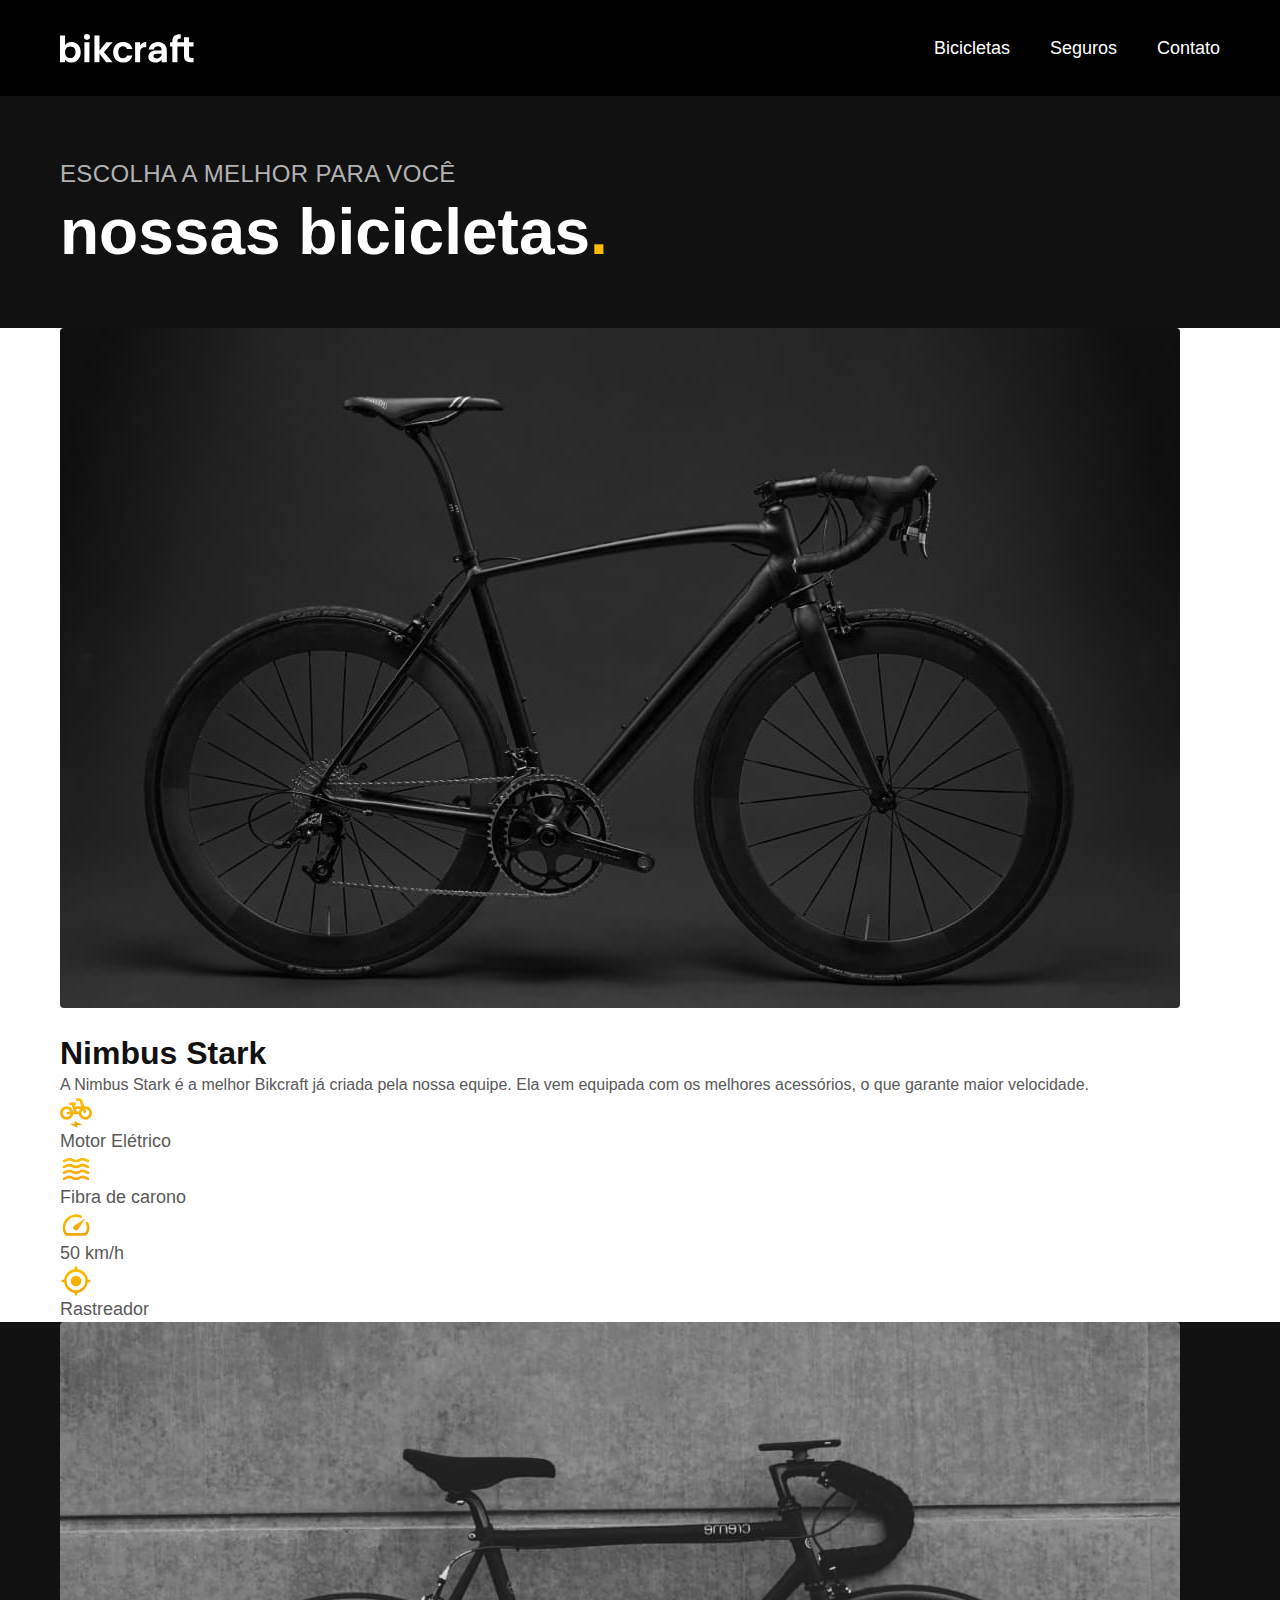
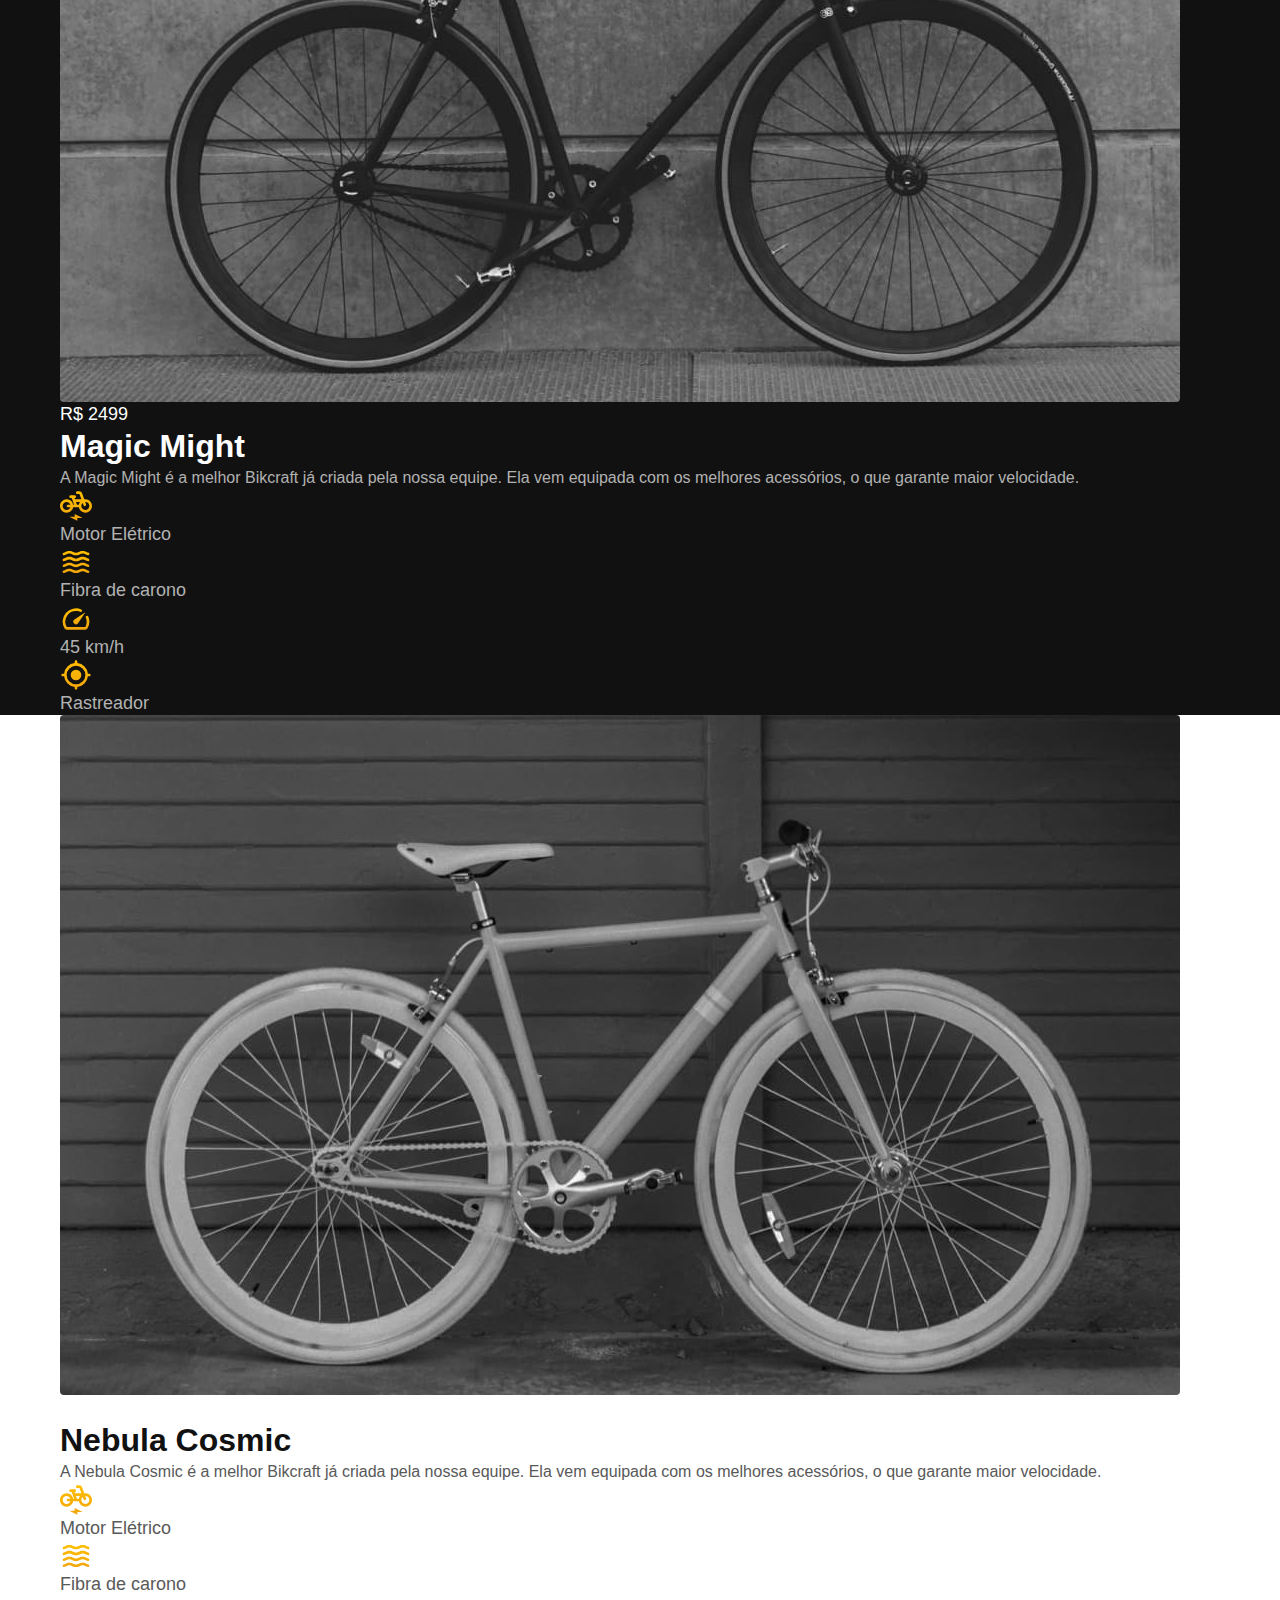
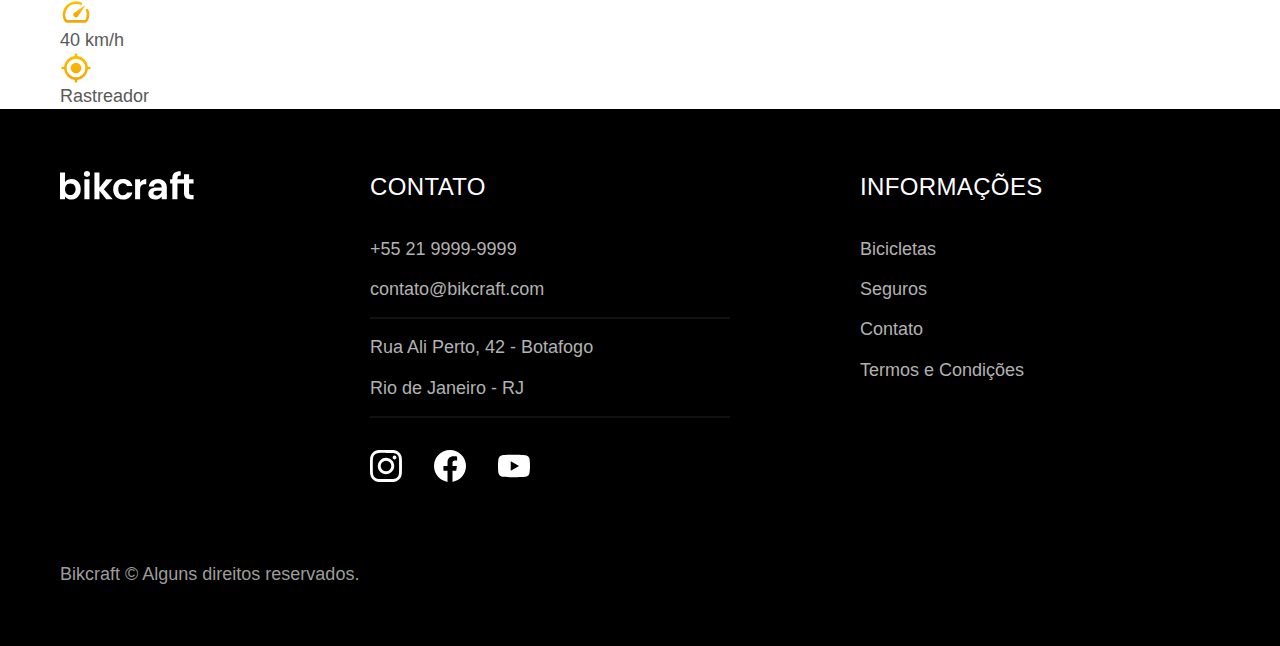
==== bicicletas.html @ d4c2cc82 "Inicio pagina bicicletas" ====
<!DOCTYPE html>
<html lang="pt-br">

<head>
  <meta charset="UTF-8">
  <meta name="viewport" content="width=device-width, initial-scale=1.0">
  <title>Bicicletas</title>
  <meta name="description" content="Termos e Condições">
  <link rel="stylesheet" href="./css/style.css">
</head>

<body id="bicicletas">
  <header class="header-bg">
    <div class="header container">
      <a href="./">
        <img src="./img/bikcraft.svg" alt="Bikcraft">
      </a>
      <nav aria-label="primaria">
        <ul class="header-menu font-1-m cor-0">
          <li><a href="./bicicletas.html">Bicicletas</a></li>
          <li><a href="./seguros.html">Seguros</a></li>
          <li><a href="./contato.html">Contato</a></li>
        </ul>
      </nav>
    </div>
  </header>

  <main>
    <div class="titulo-bg">
        <div class="titulo container">
            <p class="font-2-l-b cor-5">Escolha a melhor para você</p>
            <h1 class="font-1-xxl cor-0">nossas bicicletas<span class="cor-p1">.</span></h1>
        </div>
    </div>

        <div class="bicicletas container">
        <div class="bicicletas-imagem">
          <img src="./img/bicicletas/nimbus.jpg" alt="Bicicleta Preta">
          <span class="font-2-m cor-0">R$ 4999</span>
        </div>
        <div class="bicicletas-conteudo">
          <h2 class="font-1-xl">Nimbus Stark</h2>
          <p class="font-2-s cor-8">A Nimbus Stark é a melhor Bikcraft já criada pela nossa equipe. Ela vem equipada com os melhores acessórios, o que garante maior velocidade.</p>
          <ul class="font-1-m cor-8">
            <li>
              <img src="./img/icones/eletrica.svg" alt="">
              Motor Elétrico  
            </li>
            <li>
              <img src="./img/icones/carbono.svg" alt="">
              Fibra de carono
            </li>
            <li>
              <img src="./img/icones/velocidade.svg" alt="">
              50 km/h
            </li>
            <li>
              <img src="./img/icones/rastreador.svg" alt="">
              Rastreador
            </li>
          </ul>
        </div>
      </div>

    <div class="bicicletas-bg">
      <div class="bicicletas container">
        <div class="bicicletas-imagem">
          <img src="./img/bicicletas/magic.jpg" alt="Bicicleta Preta">
          <span class="font-2-m cor-0">R$ 2499</span>
        </div>
        <div class="bicicletas-conteudo">
          <h2 class="font-1-xl cor-0">Magic Might</h2>
          <p class="font-2-s cor-5">A Magic Might é a melhor Bikcraft já criada pela nossa equipe. Ela vem equipada com os melhores acessórios, o que garante maior velocidade.</p>
          <ul class="font-1-m cor-5">
            <li>
              <img src="./img/icones/eletrica.svg" alt="">
              Motor Elétrico  
            </li>
            <li>
              <img src="./img/icones/carbono.svg" alt="">
              Fibra de carono
            </li>
            <li>
              <img src="./img/icones/velocidade.svg" alt="">
              45 km/h
            </li>
            <li>
              <img src="./img/icones/rastreador.svg" alt="">
              Rastreador
            </li>
          </ul>
        </div>
      </div>
    </div>

      <div class="bicicletas container">
        <div class="bicicletas-imagem">
          <img src="./img/bicicletas/nebula.jpg" alt="Bicicleta Preta">
          <span class="font-2-m cor-0">R$ 3999</span>
        </div>
        <div class="bicicletas-conteudo">
          <h2 class="font-1-xl">Nebula Cosmic</h2>
          <p class="font-2-s cor-8">A Nebula Cosmic é a melhor Bikcraft já criada pela nossa equipe. Ela vem equipada com os melhores acessórios, o que garante maior velocidade.</p>
          <ul class="font-1-m cor-8">
            <li>
              <img src="./img/icones/eletrica.svg" alt="">
              Motor Elétrico  
            </li>
            <li>
              <img src="./img/icones/carbono.svg" alt="">
              Fibra de carono
            </li>
            <li>
              <img src="./img/icones/velocidade.svg" alt="">
              40 km/h
            </li>
            <li>
              <img src="./img/icones/rastreador.svg" alt="">
              Rastreador
            </li>
          </ul>
        </div>
      </div>
  </main>
  
  <footer class="footer-bg">
    <div class="footer container">
      <img src="./img/bikcraft.svg" alt="Bikcraft">
      <div class="footer-contato">
        <h3 class="font-2-l-b cor-0">Contato</h3>
        <ul class="font-2-m cor-5">
          <li><a href="tel:+552199999999">+55 21 9999-9999</a></li>
          <li><a href="mailto:contato@bikcraft.com">contato@bikcraft.com</a></li>
          <li>Rua Ali Perto, 42 - Botafogo</li>
          <li>Rio de Janeiro - RJ</li>
        </ul>
        <div class="footer-redes">
          <a href="./">
            <img src="./img/redes/instagram.svg" alt="Instagram">
          </a>
          <a href="./">
            <img src="./img/redes/facebook.svg" alt="Facebook">
          </a>
          <a href="./">
            <img src="./img/redes/youtube.svg" alt="Youtube">
          </a>
        </div>
      </div>
      <div class="footer-informacoes">
        <h3 class="font-2-l-b cor-0">Informações</h3>
        <nav>
          <ul class="font-1-m cor-5">
            <li><a href="./bicicletas.html">Bicicletas</a></li>
            <li><a href="./seguros.html">Seguros</a></li>
            <li><a href="./contato.html">Contato</a></li>
            <li><a href="./termos.html">Termos e Condições</a></li>
          </ul>
        </nav>
      </div>
      <p class="footer-copy font-2-m cor-6">Bikcraft © Alguns direitos reservados.</p>
    </div>
  </footer>
</body>
---- css/style.css ----
@import "./global/global.css";
@import "./utilidades/tipografia.css";
@import "./utilidades/cores.css";

@import "./global/header.css";
@import "./global/footer.css";

/* Utilidades */
@import "./utilidades/componentes.css";

/* Home */
@import "./home/introducao.css";
@import "./home/tecnologia.css";
@import "./home/parceiros.css";
@import "./home/depoimento.css";

/* Bicicletas */
@import "./bicicletas/bicicletas-lista.css";
@import "./bicicletas/bicicletas.css";

/* Seguros */
@import "./seguros/seguros.css";

/* Termos */
@import "./termos/termos.css"
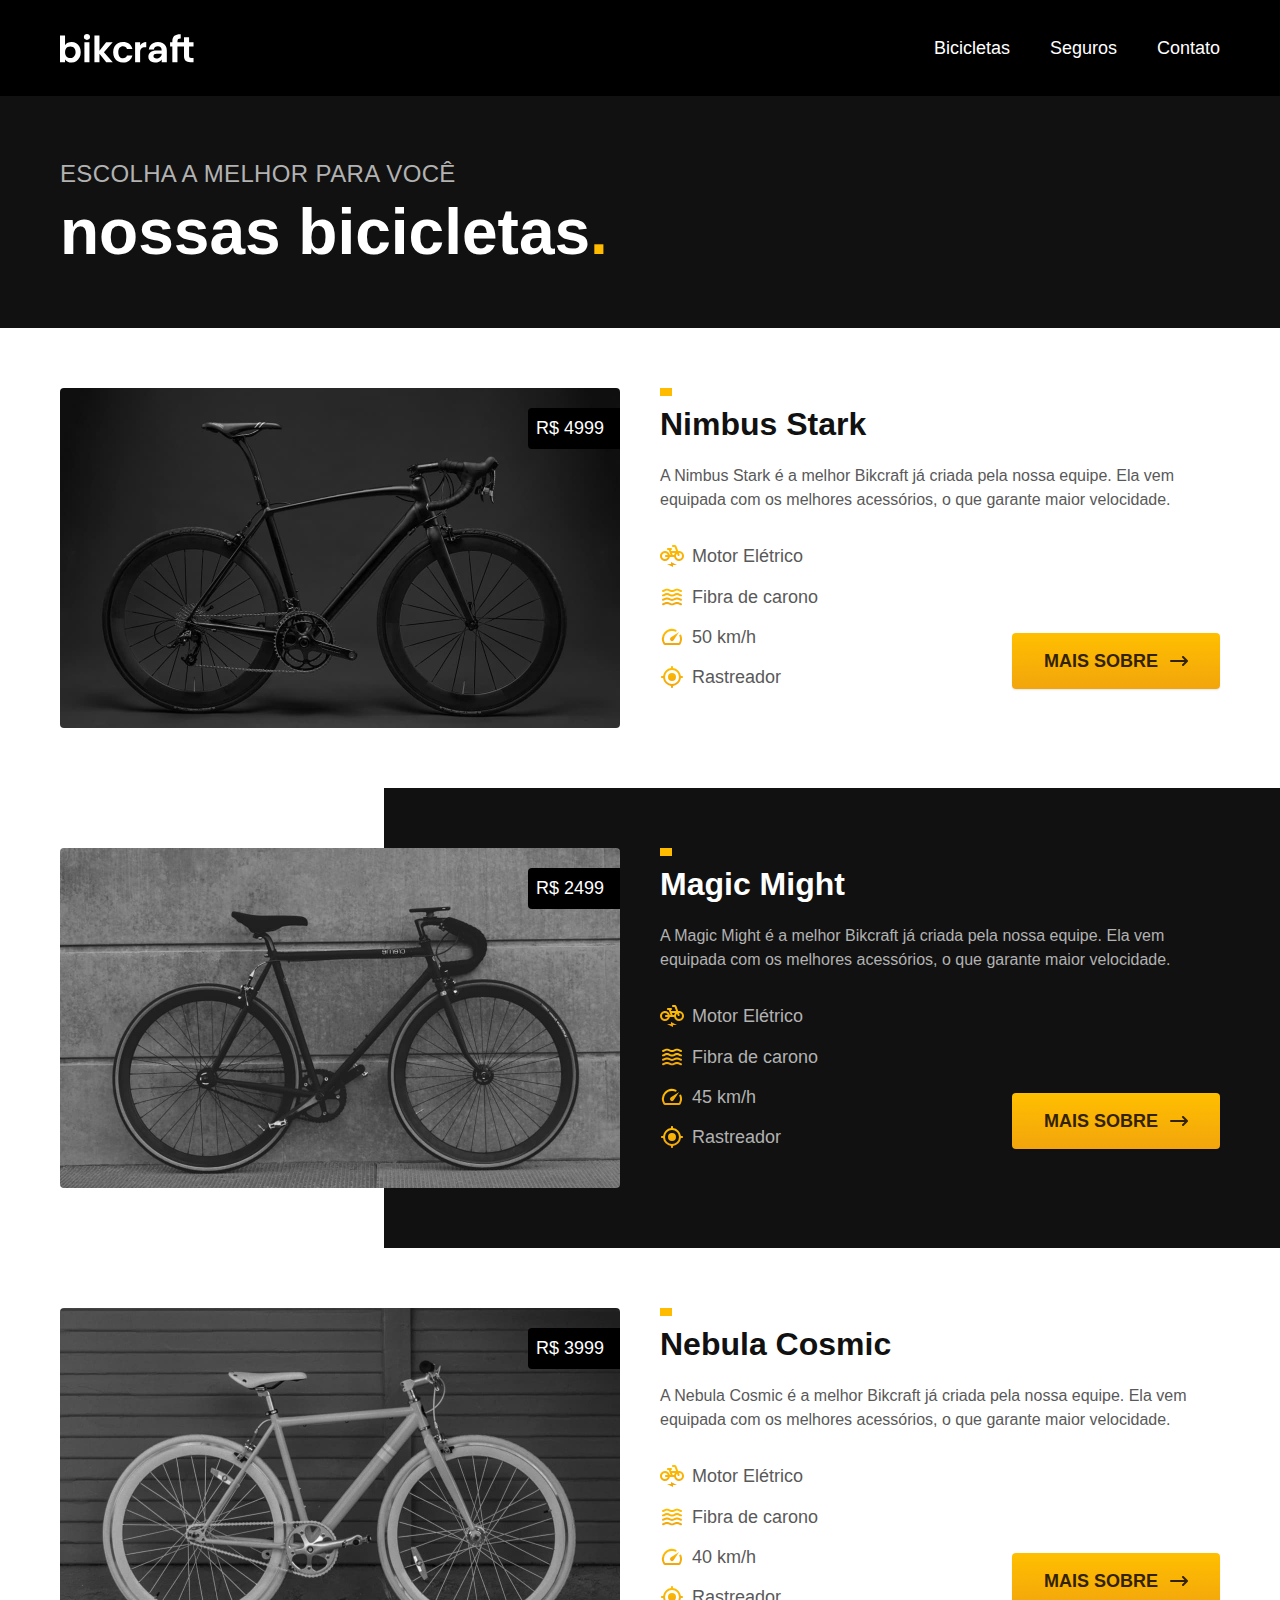
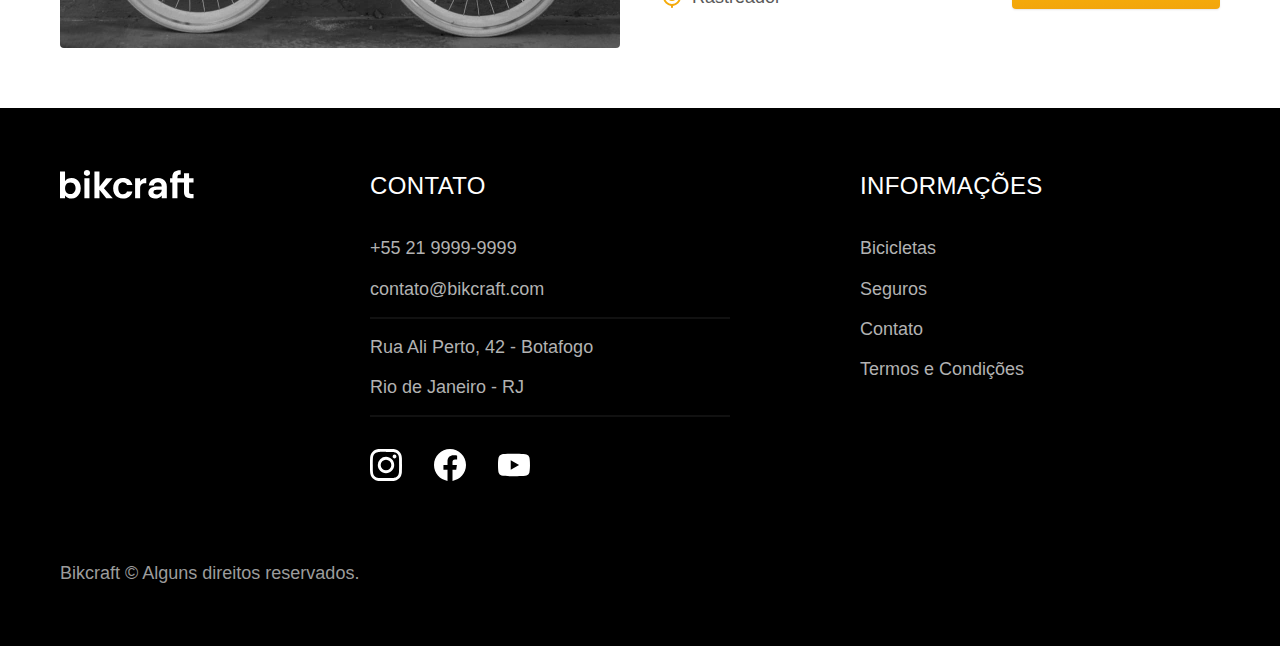
==== commit c1839f64: "Page Bicicletas Finished" ====
--- a/bicicletas.html
+++ b/bicicletas.html
@@ -59,6 +59,7 @@
               Rastreador
             </li>
           </ul>
+          <a class="botao seta" href="./bicicletas/nimbus.html">Mais Sobre</a>
         </div>
       </div>
 
@@ -89,6 +90,7 @@
               Rastreador
             </li>
           </ul>
+          <a class="botao seta" href="./bicicletas/magic.tml">Mais Sobre</a>
         </div>
       </div>
     </div>
@@ -119,6 +121,7 @@
               Rastreador
             </li>
           </ul>
+          <a class="botao seta" href="./bicicletas/nebula.html">Mais Sobre</a>
         </div>
       </div>
   </main>
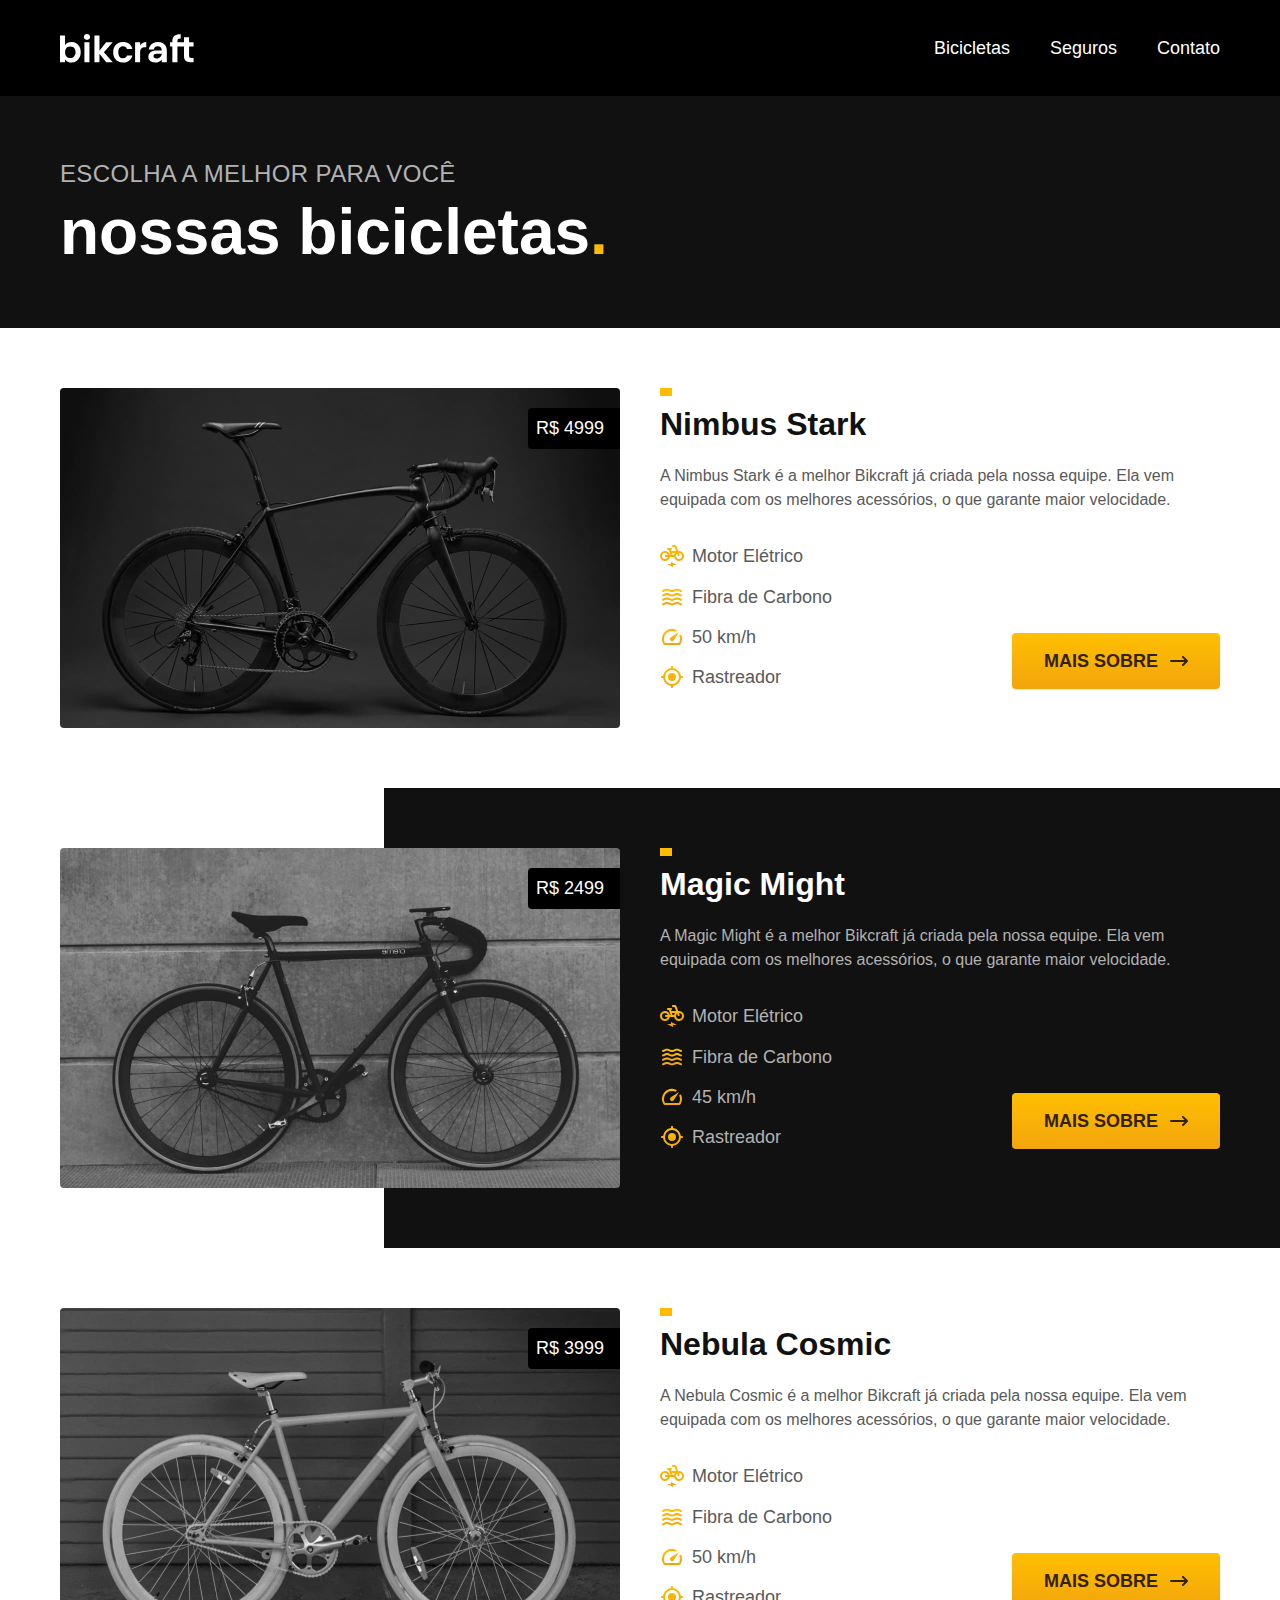
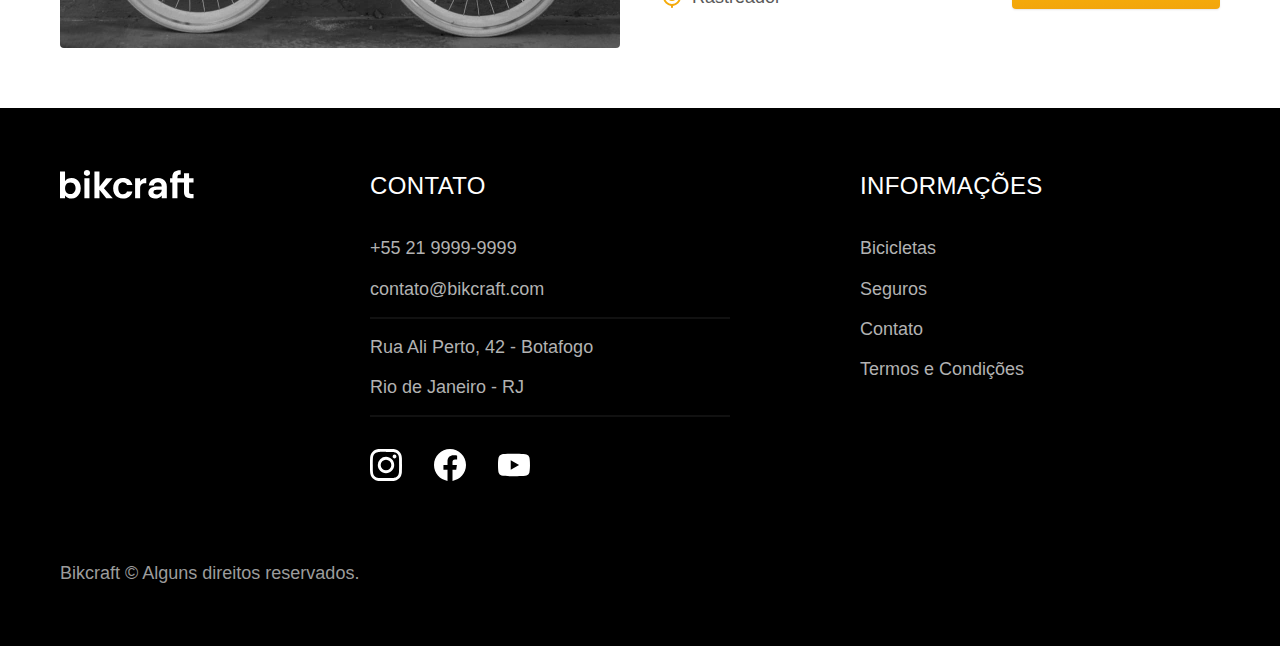
==== commit 7f93bc84: "contato lojas finalizado" ====
--- a/bicicletas.html
+++ b/bicicletas.html
@@ -1,166 +1,172 @@
-<!DOCTYPE html>
-<html lang="pt-br">
-
-<head>
-  <meta charset="UTF-8">
-  <meta name="viewport" content="width=device-width, initial-scale=1.0">
-  <title>Bicicletas</title>
-  <meta name="description" content="Termos e Condições">
-  <link rel="stylesheet" href="./css/style.css">
-</head>
-
-<body id="bicicletas">
-  <header class="header-bg">
-    <div class="header container">
-      <a href="./">
-        <img src="./img/bikcraft.svg" alt="Bikcraft">
-      </a>
-      <nav aria-label="primaria">
-        <ul class="header-menu font-1-m cor-0">
-          <li><a href="./bicicletas.html">Bicicletas</a></li>
-          <li><a href="./seguros.html">Seguros</a></li>
-          <li><a href="./contato.html">Contato</a></li>
-        </ul>
-      </nav>
-    </div>
-  </header>
-
-  <main>
-    <div class="titulo-bg">
-        <div class="titulo container">
-            <p class="font-2-l-b cor-5">Escolha a melhor para você</p>
-            <h1 class="font-1-xxl cor-0">nossas bicicletas<span class="cor-p1">.</span></h1>
-        </div>
-    </div>
-
-        <div class="bicicletas container">
-        <div class="bicicletas-imagem">
-          <img src="./img/bicicletas/nimbus.jpg" alt="Bicicleta Preta">
-          <span class="font-2-m cor-0">R$ 4999</span>
-        </div>
-        <div class="bicicletas-conteudo">
-          <h2 class="font-1-xl">Nimbus Stark</h2>
-          <p class="font-2-s cor-8">A Nimbus Stark é a melhor Bikcraft já criada pela nossa equipe. Ela vem equipada com os melhores acessórios, o que garante maior velocidade.</p>
-          <ul class="font-1-m cor-8">
-            <li>
-              <img src="./img/icones/eletrica.svg" alt="">
-              Motor Elétrico  
-            </li>
-            <li>
-              <img src="./img/icones/carbono.svg" alt="">
-              Fibra de carono
-            </li>
-            <li>
-              <img src="./img/icones/velocidade.svg" alt="">
-              50 km/h
-            </li>
-            <li>
-              <img src="./img/icones/rastreador.svg" alt="">
-              Rastreador
-            </li>
-          </ul>
-          <a class="botao seta" href="./bicicletas/nimbus.html">Mais Sobre</a>
-        </div>
-      </div>
-
-    <div class="bicicletas-bg">
-      <div class="bicicletas container">
-        <div class="bicicletas-imagem">
-          <img src="./img/bicicletas/magic.jpg" alt="Bicicleta Preta">
-          <span class="font-2-m cor-0">R$ 2499</span>
-        </div>
-        <div class="bicicletas-conteudo">
-          <h2 class="font-1-xl cor-0">Magic Might</h2>
-          <p class="font-2-s cor-5">A Magic Might é a melhor Bikcraft já criada pela nossa equipe. Ela vem equipada com os melhores acessórios, o que garante maior velocidade.</p>
-          <ul class="font-1-m cor-5">
-            <li>
-              <img src="./img/icones/eletrica.svg" alt="">
-              Motor Elétrico  
-            </li>
-            <li>
-              <img src="./img/icones/carbono.svg" alt="">
-              Fibra de carono
-            </li>
-            <li>
-              <img src="./img/icones/velocidade.svg" alt="">
-              45 km/h
-            </li>
-            <li>
-              <img src="./img/icones/rastreador.svg" alt="">
-              Rastreador
-            </li>
-          </ul>
-          <a class="botao seta" href="./bicicletas/magic.tml">Mais Sobre</a>
-        </div>
-      </div>
-    </div>
-
-      <div class="bicicletas container">
-        <div class="bicicletas-imagem">
-          <img src="./img/bicicletas/nebula.jpg" alt="Bicicleta Preta">
-          <span class="font-2-m cor-0">R$ 3999</span>
-        </div>
-        <div class="bicicletas-conteudo">
-          <h2 class="font-1-xl">Nebula Cosmic</h2>
-          <p class="font-2-s cor-8">A Nebula Cosmic é a melhor Bikcraft já criada pela nossa equipe. Ela vem equipada com os melhores acessórios, o que garante maior velocidade.</p>
-          <ul class="font-1-m cor-8">
-            <li>
-              <img src="./img/icones/eletrica.svg" alt="">
-              Motor Elétrico  
-            </li>
-            <li>
-              <img src="./img/icones/carbono.svg" alt="">
-              Fibra de carono
-            </li>
-            <li>
-              <img src="./img/icones/velocidade.svg" alt="">
-              40 km/h
-            </li>
-            <li>
-              <img src="./img/icones/rastreador.svg" alt="">
-              Rastreador
-            </li>
-          </ul>
-          <a class="botao seta" href="./bicicletas/nebula.html">Mais Sobre</a>
-        </div>
-      </div>
-  </main>
-  
-  <footer class="footer-bg">
-    <div class="footer container">
-      <img src="./img/bikcraft.svg" alt="Bikcraft">
-      <div class="footer-contato">
-        <h3 class="font-2-l-b cor-0">Contato</h3>
-        <ul class="font-2-m cor-5">
-          <li><a href="tel:+552199999999">+55 21 9999-9999</a></li>
-          <li><a href="mailto:contato@bikcraft.com">contato@bikcraft.com</a></li>
-          <li>Rua Ali Perto, 42 - Botafogo</li>
-          <li>Rio de Janeiro - RJ</li>
-        </ul>
-        <div class="footer-redes">
-          <a href="./">
-            <img src="./img/redes/instagram.svg" alt="Instagram">
-          </a>
-          <a href="./">
-            <img src="./img/redes/facebook.svg" alt="Facebook">
-          </a>
-          <a href="./">
-            <img src="./img/redes/youtube.svg" alt="Youtube">
-          </a>
-        </div>
-      </div>
-      <div class="footer-informacoes">
-        <h3 class="font-2-l-b cor-0">Informações</h3>
-        <nav>
-          <ul class="font-1-m cor-5">
-            <li><a href="./bicicletas.html">Bicicletas</a></li>
-            <li><a href="./seguros.html">Seguros</a></li>
-            <li><a href="./contato.html">Contato</a></li>
-            <li><a href="./termos.html">Termos e Condições</a></li>
-          </ul>
-        </nav>
-      </div>
-      <p class="footer-copy font-2-m cor-6">Bikcraft © Alguns direitos reservados.</p>
-    </div>
-  </footer>
-</body>+<!DOCTYPE html>
+<html lang="pt-br">
+
+<head>
+  <meta charset="UTF-8">
+  <meta name="viewport" content="width=device-width, initial-scale=1.0">
+
+  <title>Bicicletas | Bikcraft</title>
+  <meta name="description" content="Bicicletas">
+
+  <link rel="stylesheet" href="./css/style.css">
+</head>
+
+<body id="bicicletas">
+  <header class="header-bg">
+    <div class="header container">
+      <a href="./">
+        <img src="./img/bikcraft.svg" alt="Bikcraft">
+      </a>
+
+      <nav aria-label="primaria">
+        <ul class="header-menu font-1-m cor-0">
+          <li><a href="./bicicletas.html">Bicicletas</a></li>
+          <li><a href="./seguros.html">Seguros</a></li>
+          <li><a href="./contato.html">Contato</a></li>
+        </ul>
+      </nav>
+    </div>
+  </header>
+
+  <main>
+    <div class="titulo-bg">
+      <div class="titulo container">
+        <p class="font-2-l-b cor-5">Escolha a melhor para você</p>
+        <h1 class="font-1-xxl cor-0">nossas bicicletas<span class="cor-p1">.</span></h1>
+      </div>
+    </div>
+
+    <div class="bicicletas container">
+      <div class="bicicletas-imagem">
+        <img src="./img/bicicletas/nimbus.jpg" alt="Bicicleta preta">
+        <span class="font-2-m cor-0">R$ 4999</span>
+      </div>
+      <div class="bicicletas-conteudo">
+        <h2 class="font-1-xl">Nimbus Stark</h2>
+        <p class="font-2-s cor-8">A Nimbus Stark é a melhor Bikcraft já criada pela nossa equipe. Ela vem equipada com os melhores acessórios, o que garante maior velocidade.</p>
+        <ul class="font-1-m cor-8">
+          <li>
+            <img src="./img/icones/eletrica.svg" alt="">
+            Motor Elétrico
+          </li>
+          <li>
+            <img src="./img/icones/carbono.svg" alt="">
+            Fibra de Carbono
+          </li>
+          <li>
+            <img src="./img/icones/velocidade.svg" alt="">
+            50 km/h
+          </li>
+          <li>
+            <img src="./img/icones/rastreador.svg" alt="">
+            Rastreador
+          </li>
+        </ul>
+        <a class="botao seta" href="./bicicletas/nimbus.html">Mais Sobre</a>
+      </div>
+    </div>
+
+    <div class="bicicletas-bg">
+      <div class="bicicletas container">
+        <div class="bicicletas-imagem">
+          <img src="./img/bicicletas/magic.jpg" alt="Bicicleta preta">
+          <span class="font-2-m cor-0">R$ 2499</span>
+        </div>
+        <div class="bicicletas-conteudo">
+          <h2 class="font-1-xl cor-0">Magic Might</h2>
+          <p class="font-2-s cor-5">A Magic Might é a melhor Bikcraft já criada pela nossa equipe. Ela vem equipada com os melhores acessórios, o que garante maior velocidade.</p>
+          <ul class="font-1-m cor-5">
+            <li>
+              <img src="./img/icones/eletrica.svg" alt="">
+              Motor Elétrico
+            </li>
+            <li>
+              <img src="./img/icones/carbono.svg" alt="">
+              Fibra de Carbono
+            </li>
+            <li>
+              <img src="./img/icones/velocidade.svg" alt="">
+              45 km/h
+            </li>
+            <li>
+              <img src="./img/icones/rastreador.svg" alt="">
+              Rastreador
+            </li>
+          </ul>
+          <a class="botao seta" href="./bicicletas/magic.html">Mais Sobre</a>
+        </div>
+      </div>
+    </div>
+
+    <div class="bicicletas container">
+      <div class="bicicletas-imagem">
+        <img src="./img/bicicletas/nebula.jpg" alt="Bicicleta preta">
+        <span class="font-2-m cor-0">R$ 3999</span>
+      </div>
+      <div class="bicicletas-conteudo">
+        <h2 class="font-1-xl">Nebula Cosmic</h2>
+        <p class="font-2-s cor-8">A Nebula Cosmic é a melhor Bikcraft já criada pela nossa equipe. Ela vem equipada com os melhores acessórios, o que garante maior velocidade.</p>
+        <ul class="font-1-m cor-8">
+          <li>
+            <img src="./img/icones/eletrica.svg" alt="">
+            Motor Elétrico
+          </li>
+          <li>
+            <img src="./img/icones/carbono.svg" alt="">
+            Fibra de Carbono
+          </li>
+          <li>
+            <img src="./img/icones/velocidade.svg" alt="">
+            50 km/h
+          </li>
+          <li>
+            <img src="./img/icones/rastreador.svg" alt="">
+            Rastreador
+          </li>
+        </ul>
+        <a class="botao seta" href="./bicicletas/nebula.html">Mais Sobre</a>
+      </div>
+    </div>
+
+  </main>
+
+  <footer class="footer-bg">
+    <div class="footer container">
+      <img src="./img/bikcraft.svg" alt="Bikcraft">
+      <div class="footer-contato">
+        <h3 class="font-2-l-b cor-0">Contato</h3>
+        <ul class="font-2-m cor-5">
+          <li><a href="tel:+552199999999">+55 21 9999-9999</a></li>
+          <li><a href="mailto:contato@bikcraft.com">contato@bikcraft.com</a></li>
+          <li>Rua Ali Perto, 42 - Botafogo</li>
+          <li>Rio de Janeiro - RJ</li>
+        </ul>
+        <div class="footer-redes">
+          <a href="./">
+            <img src="./img/redes/instagram.svg" alt="Instagram">
+          </a>
+          <a href="./">
+            <img src="./img/redes/facebook.svg" alt="Facebook">
+          </a>
+          <a href="./">
+            <img src="./img/redes/youtube.svg" alt="Youtube">
+          </a>
+        </div>
+      </div>
+      <div class="footer-informacoes">
+        <h3 class="font-2-l-b cor-0">Informações</h3>
+        <nav>
+          <ul class="font-1-m cor-5">
+            <li><a href="./bicicletas.html">Bicicletas</a></li>
+            <li><a href="./seguros.html">Seguros</a></li>
+            <li><a href="./contato.html">Contato</a></li>
+            <li><a href="./termos.html">Termos e Condições</a></li>
+          </ul>
+        </nav>
+      </div>
+      <p class="footer-copy font-2-m cor-6">Bikcraft © Alguns direitos reservados.</p>
+    </div>
+  </footer>
+</body>
+
+</html>--- a/css/style.css
+++ b/css/style.css
@@ -7,6 +7,7 @@
 
 /* Utilidades */
 @import "./utilidades/componentes.css";
+@import "./utilidades/formulario.css";
 
 /* Home */
 @import "./home/introducao.css";
@@ -18,9 +19,18 @@
 @import "./bicicletas/bicicletas-lista.css";
 @import "./bicicletas/bicicletas.css";
 
+/* Bicicleta */
+@import "./bicicleta/bicicleta.css";
+@import "./bicicleta/seguro.css";
+
 /* Seguros */
 @import "./seguros/seguros.css";
+@import "./seguros/vantagens.css";
+@import "./seguros/perguntas.css";
+
+/* Contato */
+@import "./contato/contato.css";
+@import "./contato/lojas.css";
 
 /* Termos */
-@import "./termos/termos.css"
-
+@import "./termos/termos.css";
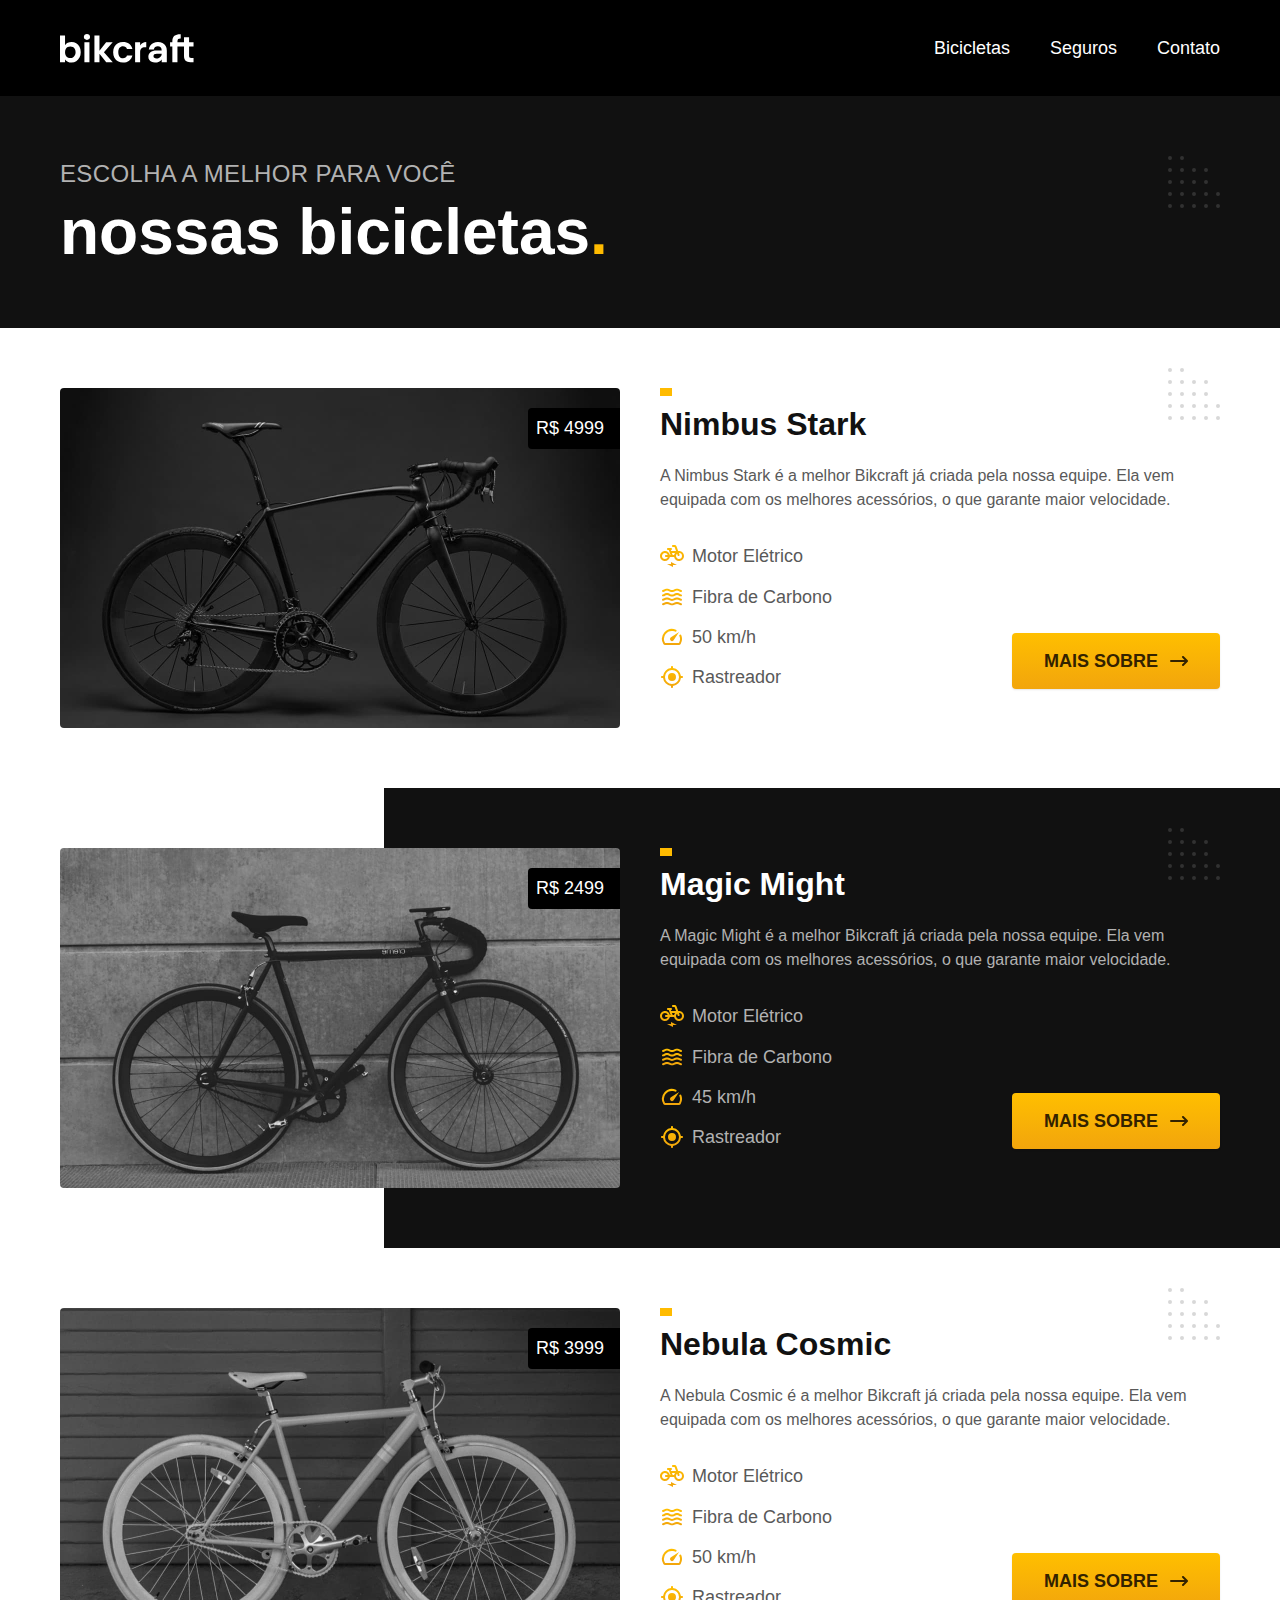
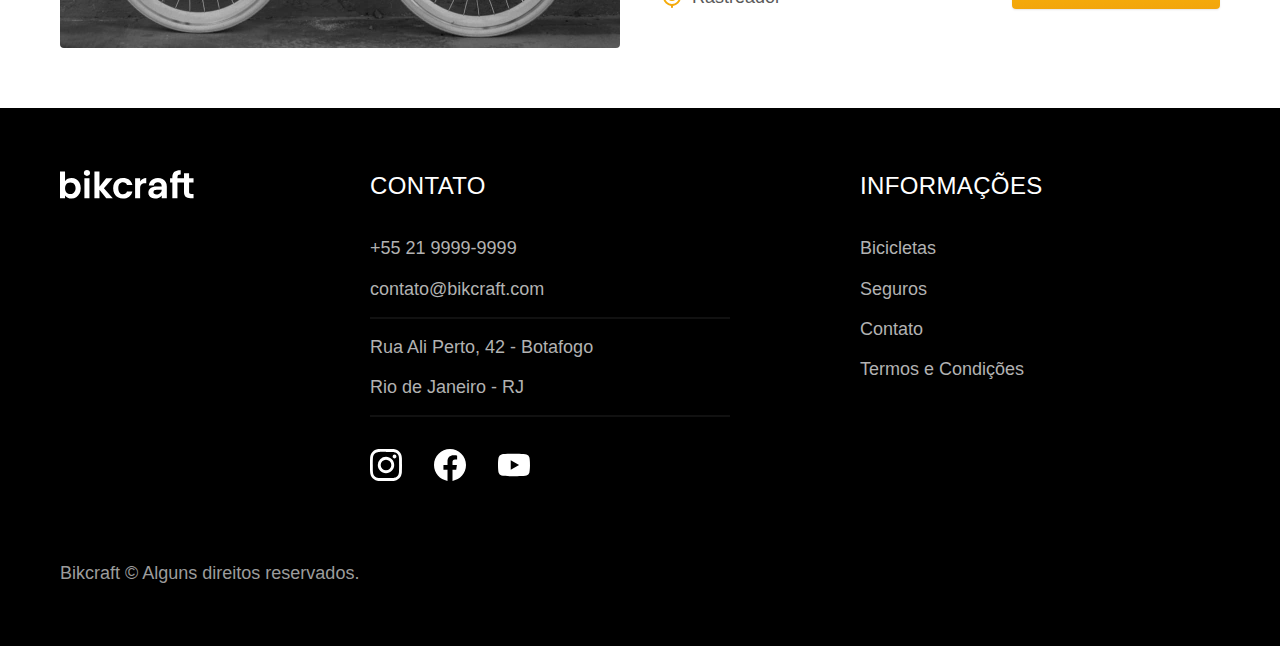
==== commit 064ba527: "Indo para JS" ====
--- a/bicicletas.html
+++ b/bicicletas.html
@@ -8,6 +8,7 @@
   <title>Bicicletas | Bikcraft</title>
   <meta name="description" content="Bicicletas">
 
+  <link rel="preload" href="./css/style.css" as="style">
   <link rel="stylesheet" href="./css/style.css">
 </head>
 
--- a/css/style.css
+++ b/css/style.css
@@ -32,5 +32,8 @@
 @import "./contato/contato.css";
 @import "./contato/lojas.css";
 
+/* Contato */
+@import "./orcamento/orcamento.css";
+
 /* Termos */
 @import "./termos/termos.css";
--- a/css/style.css
+++ b/css/style.css
@@ -32,5 +32,8 @@
 @import "./contato/contato.css";
 @import "./contato/lojas.css";
 
+/* Contato */
+@import "./orcamento/orcamento.css";
+
 /* Termos */
 @import "./termos/termos.css";
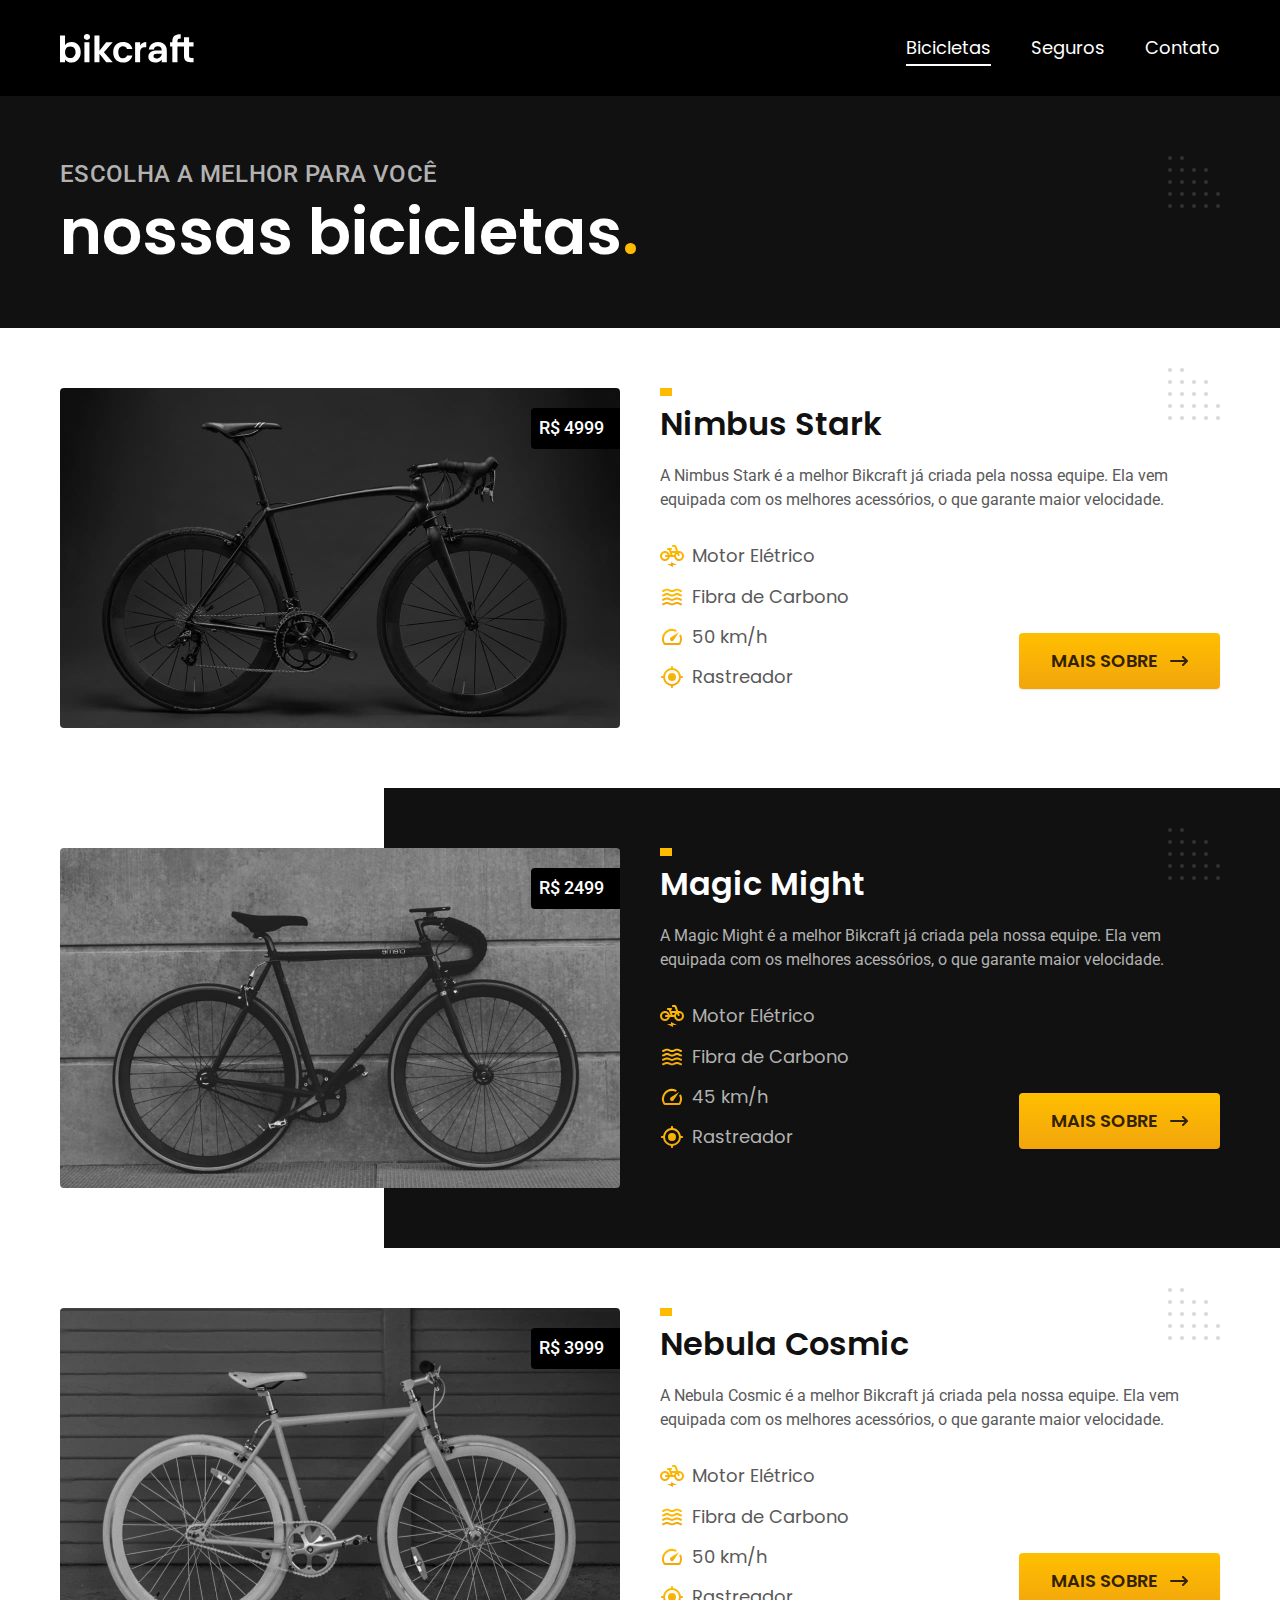
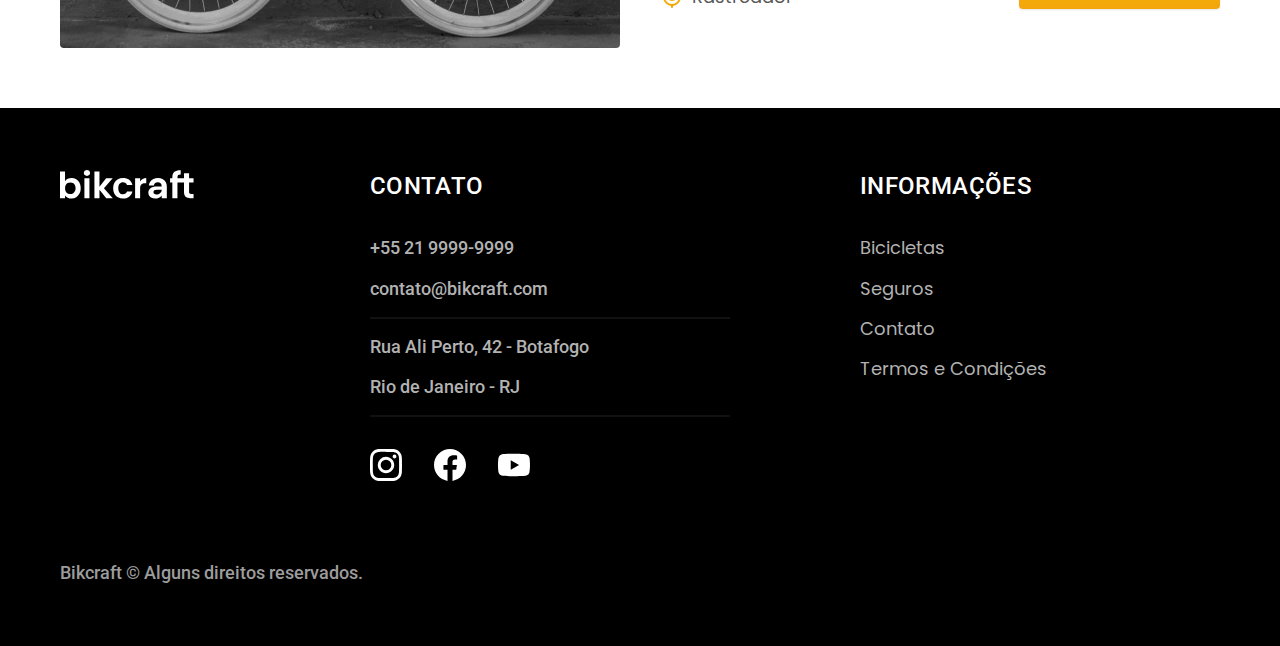
==== commit 3fba6dae: "Site Atualizado Min.css" ====
--- a/bicicletas.html
+++ b/bicicletas.html
@@ -8,8 +8,14 @@
   <title>Bicicletas | Bikcraft</title>
   <meta name="description" content="Bicicletas">
 
-  <link rel="preload" href="./css/style.css" as="style">
-  <link rel="stylesheet" href="./css/style.css">
+   <link rel="icon" href="./favicon.svg" type="image/svg+xml">
+  <link rel="preload" href="./css/style.min.css" as="style">
+  <link rel="stylesheet" href="./css/style.min.css">
+    <script>document.documentElement.classList.add('js');</script>
+
+  <link rel="preconnect" href="https://fonts.googleapis.com">
+  <link rel="preconnect" href="https://fonts.gstatic.com" crossorigin>
+  <link href="https://fonts.googleapis.com/css2?family=Poppins:wght@400;600&family=Roboto:wght@400;500&display=swap" rel="stylesheet">
 </head>
 
 <body id="bicicletas">
@@ -168,6 +174,7 @@
       <p class="footer-copy font-2-m cor-6">Bikcraft © Alguns direitos reservados.</p>
     </div>
   </footer>
+  <script src="./js/script.js"></script>
 </body>
 
 </html>--- a/css/style.min.css
+++ b/css/style.min.css
@@ -0,0 +1 @@
+body{margin:0;font-family:Arial,Helvetica,sans-serif;color:#111}blockquote,dd,h1,h2,h3,h4,p,ul{margin:0}ul{padding:0;list-style:none}a{text-decoration:none;color:inherit}img{max-width:100%;height:auto;display:block}img[src$=".jpg"]{border-radius:4px}.font-1-xs{font:400 0.75rem/1.35 Poppins,sans-serif}.font-2-xs{font:400 0.875rem/1.43 Roboto,sans-serif}.font-1-s{font:400 1rem/1.5 Poppins,sans-serif}.font-2-s{font:400 1rem/1.5 Roboto,sans-serif}.font-1-m,.font-1-m-b{font:400 1.125rem/1.35 Poppins,sans-serif}.font-1-m-b{font-weight:600}.font-2-m{font:500 1.125rem/1.35 Roboto,sans-serif}.font-1-l{font:400 1.5rem/1.5 Poppins,sans-serif}.font-2-l,.font-2-l-b{font:400 1.5rem/1.5 Roboto,sans-serif}.font-2-l-b{font-weight:500;letter-spacing:.015em;text-transform:uppercase}.font-1-xl{font:600 2rem/1.25 Poppins,sans-serif}.font-2-xl{font:500 2rem/1.25 Roboto,sans-serif}.font-1-xxl{font:600 4rem/1.125 Poppins,sans-serif}@media (max-width:1200px){.font-1-xxl{font-size:3rem}.font-2-l,.font-2-l-b{font-size:1.125rem}}@media (max-width:800px){.font-1-xxl{font-size:2rem}.font-1-xl,.font-2-xl{font-size:1.5rem}}:root{--cor-0:#ffffff;--cor-1:#f7f7f7;--cor-2:#ededed;--cor-3:#dedede;--cor-4:#cccccc;--cor-5:#b2b2b2;--cor-6:#9c9c9c;--cor-7:#717171;--cor-8:#595959;--cor-9:#404040;--cor-10:#2e2e2e;--cor-11:#111111;--cor-12:#000000;--cor-p1:#ffbb00;--cor-p2:#e4a30b;--cor-p3:#a66f00;--cor-p4:#664400;--cor-p5:#332200}.cor-0{color:var(--cor-0)}.cor-1{color:var(--cor-1)}.cor-2{color:var(--cor-2)}.cor-3{color:var(--cor-3)}.cor-4{color:var(--cor-4)}.cor-5{color:var(--cor-5)}.cor-6{color:var(--cor-6)}.cor-7{color:var(--cor-7)}.cor-8{color:var(--cor-8)}.cor-9{color:var(--cor-9)}.cor-10{color:var(--cor-10)}.cor-11{color:var(--cor-11)}.cor-12{color:var(--cor-12)}.cor-p1{color:var(--cor-p1)}.cor-p2{color:var(--cor-p2)}.cor-p3{color:var(--cor-p3)}.cor-p4{color:var(--cor-p4)}.cor-p5{color:var(--cor-p5)}.js .fadeInDown{transform:translate3d(0,-20px,0)}.js .fadeInUp{transform:translate3d(0,20px,0)}.js .fadeInRight{transform:translate3d(20px,0,0)}.js .fadeInLeft{transform:translate3d(-20px,0,0)}.js [data-anime]{opacity:0}.js .anime{opacity:1;transform:none;transition:transform .8s,opacity .8s}.header-bg{background-color:var(--cor-12)}.header{display:flex;flex-wrap:wrap;gap:20px;justify-content:space-between;align-items:center;padding-top:20px;padding-bottom:20px}.header-menu{display:flex;flex-wrap:wrap;gap:40px}.header-menu a{display:inline-block;padding:16px 0;position:relative}.header-menu a:after{content:"";display:block;height:2px;width:0;background:var(--cor-0);margin-top:4px;transition:.3s;position:absolute}.header-menu a.ativo::after,.header-menu a:hover:after{width:100%}@media (max-width:800px){.header-menu{gap:20px}.header-menu a{background:var(--cor-11);padding:12px 16px;border-radius:4px}.header-menu a:hover{background-color:var(--cor-10)}.header a:after{display:none}}@media (max-width:600px){.header-menu{gap:12px}.header-menu a{padding:8px 12px;font-size:14px}}.footer-bg{background-color:var(--cor-12)}.footer{display:grid;grid-template-columns:3fr 5fr 4fr;gap:40px;padding-top:60px;padding-bottom:60px}.footer h3{margin-bottom:32px}.footer-contato ul{margin-bottom:32px}.footer-contato li:nth-child(2n):after{content:"";display:block;max-width:360px;height:2px;background:var(--cor-11);margin-top:16px}.footer li{margin-bottom:16px}.footer-redes{display:flex;gap:32px}.footer a:hover{color:var(--cor-0)}.footer-copy{grid-column:1/-1;margin-top:40px}@media (max-width:800px){.footer>img{display:none}.footer{grid-template-columns:1fr 1fr}}@media (max-width:600px){.footer{grid-template-columns:1fr;gap:60px}.footer-copy{margin-top:0}}.container{box-sizing:border-box;max-width:1200px;padding-left:20px;padding-right:20px;margin-left:auto;margin-right:auto}.botao{display:inline-block;padding:16px 32px;background:linear-gradient(#ffbf00,#f2a50c);border-radius:4px;box-shadow:0 1px 2px rgba(0,0,0,.1);text-transform:uppercase;color:var(--cor-p5);font:600 1.125rem/1.35 Poppins,sans-serif;max-width:max-content;border:none;cursor:pointer}.botao:hover{background:linear-gradient(#ffb60d,#e59317)}.botao.secundario{background:var(--cor-10);color:var(--cor-2)}.botao.secundario:hover{background:var(--cor-9)}.botao.seta{display:flex;align-items:center}.botao.seta::after{content:"";display:inline-block;width:18px;height:10px;margin-left:12px;background:url("../img/icones/seta.svg");transition:transform .2s}.botao.seta:hover::after{transform:translateX(4px)}@media (max-width:600px){.botao{padding:12px 16px;font-size:1rem}}.link{display:inline-block;color:var(--cor-p1);font:500 1.5rem/1.5 Poppins,sans-serif;text-transform:uppercase}.link::after{content:"";display:block;width:100%;height:4px;background-color:currentColor}.link:hover{color:var(--cor-0)}.titulo-bg{padding-top:60px;padding-bottom:60px;background-color:var(--cor-11)}.titulo{background:url("../img/dec/top-right.svg") no-repeat top right 20px}.titulo p{margin-bottom:4px}@media (max-width:800px){.titulo-bg{padding-top:40px;padding-bottom:40px}.titulo p{font-size:1rem;text-transform:lowercase;font-weight:400}}.form{display:grid;grid-template-columns:1fr 1fr;gap:20px}.form label{display:block;font:400 1rem/1.5 Poppins,sans-serif;margin-bottom:4px}.form .col-2{grid-column:span 2}.form input[type=email],.form input[type=text],.form textarea{font:400 1rem/1.5 Roboto,sans-serif;background:var(--cor-1);border:1px solid var(--cor-2);padding:12px;border-radius:4px;width:100%;box-sizing:border-box}.form input[type=email]:focus,.form input[type=text]:focus,.form textarea:focus{outline:0;border-color:var(--cor-p1);background:var(--cor-0);box-shadow:0 0 0 2px #fea}@media (max-width:600px){.form{grid-template-columns:1fr}.form .col-2{grid-column:1}}.introducao-bg{background:var(--cor-12) url("../img/dec/bottom-left.svg") no-repeat bottom 160px left 20px;box-shadow:inset 0 -120px var(--cor-0)}.introducao{display:grid;grid-template-columns:1fr 1fr;gap:0 40px}.introducao-conteudo{align-self:end;padding-bottom:200px}.introducao img{width:100%;height:100%;object-fit:cover;border-radius:4px}.introducao h1{margin-bottom:32px}.introducao p{margin-bottom:20px}@media (max-width:800px){.introducao-bg{background:var(--cor-11);padding-top:40px;box-shadow:inset 0 -60px #fff}.introducao{grid-template-columns:1fr;gap:32px}.introducao-conteudo{padding-bottom:0}.introducao h1{margin-bottom:16px}.introducao img{height:300px;width:100%}}.tecnologia-bg{background-color:var(--cor-11);box-shadow:inset 0 80px var(--cor-0),inset 0 -80px var(--cor-0)}.tecnologia{display:grid;grid-template-columns:1fr 1fr;gap:40px}.tecnologia-imagem img{width:100%;height:100%;object-fit:cover;object-position:left}.tecnologia-conteudo{padding-top:160px;padding-bottom:160px}.tecnologia-conteudo>span{display:block;margin-bottom:20px}.tecnologia-conteudo h2{margin-bottom:32px}.tecnologia-conteudo>p{margin-bottom:20px}.tecnologia a{margin-bottom:80px}.tecnologia-vantagens{display:flex;gap:40px}.tecnologia-vantagens h3{margin-bottom:8px;width:max-content}.tecnologia-vantagens img{width:24px;margin-bottom:8px}@media (max-width:800px){.tecnologia-bg{box-shadow:initial}.tecnologia{grid-template-columns:1fr}.tecnologia-conteudo{padding-top:60px;padding-bottom:60px}.tecnologia-imagem{display:none}.tecnologia a{margin-bottom:60px}}@media (max-width:600px){.tecnologia-vantagens{flex-direction:column}}.parceiros{padding-top:60px;padding-bottom:120px}.parceiros h2{margin-bottom:60px}.parceiros ul{padding:0 20px;max-width:1400px;display:grid;grid-template-columns:repeat(4,1fr);margin:0 auto}.parceiros li{display:flex;padding:32px;border-left:2px solid var(--cor-2)}.parceiros img{margin:auto}.parceiros li:first-child,.parceiros li:nth-child(5){border-left:none}.parceiros li:nth-child(n+5){border-top:2px solid var(--cor-2)}@media (max-width:800px){.parceiros{padding-bottom:60px}.parceiros h2{margin-bottom:20px}.parceiros ul{grid-template-columns:repeat(2,1fr)}.parceiros li:nth-child(n+3){border-top:2px solid var(--cor-2)}.parceiros li:nth-child(odd){border-left:none}}.depoimento{display:grid;grid-template-columns:1fr 1fr;background-color:var(--cor-p1);overflow:hidden}.depoimento img{width:100%;height:100%;object-fit:cover;border-radius:0}.depoimento-conteudo{padding:40px 40px 80px 80px;align-self:end;background:url("../img/dec/bottom-right-p.svg") no-repeat bottom 40px right 40px}.depoimento-conteudo p{max-width:32ch;font-family:Merriweather,serif;font-style:italic;font-weight:900;margin-bottom:32px;position:relative}.depoimento p::after,.depoimento p::before{font-size:5rem;color:var(--cor-p2);position:absolute}.depoimento p::before{content:"“";left:-50px;top:-20px}.depoimento p::after{content:"”"}@media (min-width:1200px){.depoimento img{max-height:520px}}@media (max-width:800px){.depoimento{grid-template-columns:1fr;text-align:center}.depoimento img{max-height:200px}.depoimento-conteudo{padding:40px 20px;margin:auto}}.bicicletas-lista{padding-top:60px;padding-bottom:120px}.bicicletas-lista h2{margin-bottom:40px}.bicicletas-lista ul{display:flex;gap:40px;padding:0 20px 20px 20px;max-width:1400px;margin-left:auto;margin-right:auto;overflow-x:auto}#bicicleta .bicicletas-lista ul{padding:0 0 20px 0}.bicicletas-lista li{flex:1;min-width:280px}.bicicletas-lista a{display:block}.bicicletas-lista img{margin-bottom:16px}.bicicletas-lista h3{margin-bottom:8px;display:flex;align-items:center}.bicicletas-lista h3::before{content:"";display:inline-block;height:8px;width:12px;margin-right:8px;background-color:var(--cor-p1);transition:width .2s}.bicicletas-lista a:hover h3::before{width:24px}.bicicletas-lista li span{padding-left:20px}@media (max-width:800px){.bicicletas-lista{padding-bottom:60px}.bicicletas-lista ul{gap:20px}}.bicicletas-bg{background:linear-gradient(to right,var(--cor-0) 30%,var(--cor-11) 0)}.bicicletas{display:grid;grid-template-columns:1fr 1fr;gap:40px;padding-top:60px;padding-bottom:60px;background:url("../img/dec/top-right.svg") no-repeat top 40px right 20px}.bicicletas-imagem{display:grid}.bicicletas-imagem img{grid-area:1/1}.bicicletas-imagem span{grid-area:1/1;place-self:start end;margin-top:20px;background:var(--cor-12);display:inline-block;padding:8px 16px 8px 8px;border-radius:4px 0 0 4px}.bicicletas-conteudo{display:grid;grid-template-columns:1fr auto;align-content:start}.bicicletas h2,.bicicletas p{grid-column:1/-1}.bicicletas h2{margin-bottom:20px}.bicicletas h2::before{content:"";display:block;width:12px;height:8px;background-color:var(--cor-p1);margin-bottom:8px}.bicicletas p{margin-bottom:32px}.bicicletas a{place-self:end}.bicicletas li{display:flex;align-items:center}.bicicletas ul{display:grid;gap:16px}.bicicletas-conteudo img{width:24px;margin-right:8px}@media (max-width:800px){.bicicletas-bg{background:var(--cor-11)}.bicicletas{grid-template-columns:1fr;gap:20px;padding-top:40px;padding-bottom:40px}}@media (max-width:600px){.bicicletas-conteudo{grid-template-columns:1fr}.bicicletas ul{font-size:1rem;grid-template-columns:1fr 1fr;margin-bottom:32px}.bicicletas a{place-self:start}}.bicicleta{display:grid;grid-template-columns:1fr 1fr;align-items:start;gap:40px;padding-top:60px;padding-bottom:60px}#bicicleta .titulo p{text-transform:uppercase}.bicicleta-imagens{display:flex;flex-wrap:wrap;gap:20px}.bicicleta-imagens img{flex:1;min-width:200px}.bicicleta-imagens img:first-child{min-width:100%}.bicicleta-conteudo>p{margin-bottom:32px}.bicicleta-comprar{display:grid;grid-template-columns:max-content auto;align-items:center;justify-items:start;gap:8px 12px;margin-bottom:40px}.bicicleta-comprar a{grid-row:span 2}.bicicleta-comprar span{display:flex;align-items:center;background-color:var(--cor-12);gap:8px;padding:4px 8px;border-radius:4px}.bicicleta-conteudo h2{text-transform:uppercase;letter-spacing:.015em;margin-bottom:12px}.bicicleta-ficha,.bicicleta-informacoes{padding:32px;background-color:var(--cor-12);border-radius:4px}.bicicleta-informacoes{margin-bottom:40px;display:grid;grid-template-columns:1fr 1fr;gap:32px}.bicicleta-informacoes img{width:24px;margin-bottom:8px}.bicicleta-informacoes h3{margin-bottom:8px}.bicicleta-ficha li{padding:4px 0;display:flex;justify-content:space-between;border-bottom:1px solid var(--cor-11)}.bicicleta-ficha li:last-child{border-bottom:none}.bicicleta-ficha span{color:var(--cor-6)}@media (max-width:800px){.bicicleta{grid-template-columns:1fr;padding-top:40px;padding-bottom:40px}.bicicleta-imagens{grid-row:2}}@media (max-width:400px){.bicicleta-informacoes{grid-template-columns:1fr}.bicicleta-comprar{grid-template-columns:1fr}}.seguro-bg{background-color:var(--cor-11);box-shadow:inset 0 120px var(--cor-0),inset 0 -120px var(--cor-12)}.seguro{display:grid;grid-template-columns:1fr 1fr;gap:40px}.seguro-imagem img{width:100%;height:100%;object-fit:cover}.seguro-conteudo{padding-top:180px;padding-bottom:180px}.seguro h2{margin-bottom:32px}.seguro p{margin-bottom:20px}@media (max-width:800px){.seguro-bg{box-shadow:inset 0 -60px var(--cor-12)}.seguro{grid-template-columns:1fr}.seguro-conteudo{grid-row:1;padding-top:40px;padding-bottom:0}}.seguros-bg{background:var(--cor-11)}.seguros{padding-top:60px;padding-bottom:60px;display:grid;grid-template-columns:1fr 1fr;gap:40px;align-items:center}#seguros .seguros{padding-top:0}.seguros h2{grid-column:1/-1}.seguros-item{background-color:var(--cor-12);padding:32px 32px 32px 60px;display:grid;grid-template-columns:1fr auto;border-radius:4px}.seguros-item h3{margin-bottom:40px}.seguros-item span{grid-column:2;display:block;text-align:right}.seguros-item ul{grid-column:1/-1;margin-bottom:32px}.seguros-item li{display:flex;align-items:center;position:relative}.seguros-item li+li{margin-top:20px}.seguros-item li::before{content:"";display:inline-block;width:13px;height:9px;background-image:url("../img/icones/lista.svg");position:absolute;left:-21px}.seguros-item a{grid-column:1/-1}@media (max-width:800px){.seguros{grid-template-columns:1fr}}.vantagens-bg{background-color:var(--cor-12)}.vantagens{padding-top:120px;padding-bottom:120px}.vantagens h2{margin-bottom:60px}.vantagens ul{display:grid;grid-template-columns:repeat(auto-fit,minmax(280px,max-content));gap:40px 80px}.vantagens h3,.vantagens img{margin-bottom:8px}@media (max-width:800px){.vantagens{padding-top:60px;padding-bottom:60px}.vantagens h2{margin-bottom:40px}.vantagens ul{gap:20px}}.perguntas{padding-top:120px;padding-bottom:120px}.perguntas h2{margin-bottom:60px}.perguntas dl>div{padding:20px;border-radius:4px}.perguntas dl>div:nth-child(odd){background-color:var(--cor-1)}.perguntas button{display:grid;grid-template-columns:auto 1fr auto;align-items:center;gap:8px;cursor:pointer;border:none;background:0 0;width:100%;text-align:left}.perguntas button::before{content:"";display:inline-block;width:12px;height:8px;background-color:var(--cor-p1)}.perguntas button::after{content:"";display:inline-block;width:14px;height:6px;background:url("../img/icones/seta-abrir.svg");transition:.3s}.perguntas button:hover::after,.perguntas button[aria-expanded=true]::after{transform:rotate(180deg)}.js .perguntas dd{display:none}.js .perguntas dd.ativa{display:block}.perguntas dd{padding-left:20px;padding-top:16px;max-width:80ch}@media (max-width:800px){.perguntas{padding-top:60px;padding-bottom:60px}.perguntas h2{margin-bottom:40px}}#contato{background:linear-gradient(var(--cor-11) 600px,var(--cor-1) 0)}.contato{display:grid;grid-template-columns:5fr 7fr}.contato-dados,.contato-formulario{padding:60px;box-shadow:0 1px 2px rgba(0,0,0,.1)}.contato-dados{border-radius:5px 0 0 5px;background:var(--cor-12) url("../img/dec/bottom-left.svg") no-repeat bottom 20px left 20px}.contato-formulario{border-radius:0 5px 5px 0;background:var(--cor-0) url("../img/dec/bottom-right.svg") no-repeat bottom 20px right 20px}.contato-dados h2{margin-bottom:60px}.contato-endereco{margin-bottom:32px;padding-left:28px;background:url("../img/icones/local.svg") no-repeat 0 2px}.contato-endereco p{margin-bottom:8px}.contato-meios a{display:block;max-width:max-content;margin-bottom:8px;padding-left:28px}.contato-meios a:hover{color:var(--cor-0)}.contato-meios a:first-child{background:url("../img/icones/email.svg") no-repeat 0 2px}.contato-meios a:nth-child(2){margin-bottom:32px}.contato-meios a:nth-child(3){background:url("../img/icones/telefone.svg") no-repeat 0 2px;margin-bottom:60px}.contato-redes{display:flex;gap:32px;padding-left:28px}@media (max-width:800px){.contato{grid-template-columns:1fr}.contato-dados,.contato-formulario{padding:20px}.contato-dados{border-radius:5px 5px 0 0;background:var(--cor-12)}.contato-formulario{border-radius:0 0 5px 5px}.contato-dados h2,.contato-meios a:nth-child(3){margin-bottom:32px}.contato-redes{margin-bottom:12px}}.lojas{display:grid;grid-template-columns:1fr 1fr;gap:0 40px;padding-top:120px;padding-bottom:120px}.lojas h2{grid-column:1/-1;margin-bottom:60px}.lojas img{border-radius:4px 4px 0 0}.lojas-item{border-radius:4px;background:var(--cor-0);box-shadow:0 1px 2px rgba(0,0,0,.1)}.lojas-conteudo{display:grid;grid-template-columns:1fr 1fr;gap:32px 16px;padding:32px}.lojas-conteudo h3,.lojas-tempo{grid-column:1/-1}.lojas-dados{display:grid;gap:8px;border-left:2px solid var(--cor-2);padding-left:12px}.lojas-tempo{display:flex;align-items:center;gap:8px}@media (max-width:800px){.lojas{gap:20px;padding-top:60px;padding-bottom:60px}.lojas h2{margin-bottom:32px}.lojas-conteudo{grid-template-columns:1fr}}@media (max-width:600px){.lojas{grid-template-columns:1fr}}#orcamento{background:linear-gradient(var(--cor-11) 600px,var(--cor-1) 0)}.orcamento{display:grid;grid-template-columns:5fr 7fr;padding-bottom:120px}.orcamento h2{text-transform:uppercase;position:relative;display:flex;align-items:center}.orcamento h2::before{content:"";display:inline-block;width:4px;height:8px;background-color:var(--cor-p1);position:absolute;left:-12px}.orcamento-dados,.orcamento-produto{padding:60px;box-shadow:0 1px 2px rgba(0,0,0,.1)}.orcamento-produto{border-radius:5px 0 0 5px;background:var(--cor-12) url("../img/dec/bottom-left.svg") no-repeat bottom 20px left 20px;display:grid;grid-template-columns:1fr 1fr;gap:20px;align-content:start}.orcamento-produto>*{grid-column:1/-1}.orcamento-produto>label{grid-column:initial}.orcamento-produto label{font:400 1rem/1.5 Poppins,sans-serif;color:var(--cor-4);background-color:var(--cor-10);padding:12px 16px;border-radius:4px;cursor:pointer;display:grid;grid-template-columns:auto 1fr auto;align-items:center;border:1px solid var(--cor-10)}.orcamento-produto input:checked+label{background:var(--cor-0);color:var(--cor-11)}.orcamento-produto label::before{content:"";display:inline-block;box-sizing:border-box;width:12px;height:12px;border:1px solid var(--cor-6);border-radius:50%;margin-right:8px}.orcamento-produto input:checked+label::before{border-color:var(--cor-7);box-shadow:inset 0 0 0 3px var(--cor-0),inset 0 0 0 6px var(--cor-7)}.orcamento-produto label:hover{background-color:var(--cor-9);border-color:var(--cor-9)}.orcamento-produto input:focus+label{box-shadow:0 0 0 2px var(--cor-p1);border-color:var(--cor-12)}.orcamento-produto label span{display:none}.orcamento-produto input:checked+label span{display:inline-block}.orcamento-produto input{opacity:0;position:absolute;pointer-events:none}.orcamento-dados{border-radius:0 5px 5px 0;background:var(--cor-0) url("../img/dec/bottom-right.svg") no-repeat bottom 20px right 20px}.orcamento-conteudo{display:none}.orcamento-conteudo h2,.orcamento-dados h2:nth-of-type(n+2){margin-top:20px}#bikcraft:checked~#orcamento-bikcraft,#seguro:checked~#orcamento-seguro{display:grid;gap:20px}.orcamento-detalhes{display:none;background:var(--cor-0);padding:20px;grid-template-columns:1fr 1fr;border-radius:4px;align-items:center}.orcamento-detalhes li{display:flex;align-items:center;margin-bottom:8px}.orcamento-detalhes li img{width:16px;margin-right:8px}.orcamento-produto input:checked+label+.orcamento-detalhes{display:grid}@media (max-width:1200px){.orcamento-dados,.orcamento-produto{padding:32px}}@media (max-width:800px){.orcamento{grid-template-columns:1fr}.orcamento-produto{border-radius:5px 5px 0 0;background:var(--cor-12)}.orcamento-dados{border-radius:0 0 5px 5px}}@media (max-width:400px){.orcamento-produto{grid-template-columns:1fr}}.termos{padding-top:80px;padding-bottom:80px}.termos h2{font-weight:600;margin-bottom:20px}.termos p+h2{margin-top:40px}.termos p{max-width:75ch;margin-bottom:24px}--- a/css/style.min.css
+++ b/css/style.min.css
@@ -0,0 +1 @@
+body{margin:0;font-family:Arial,Helvetica,sans-serif;color:#111}blockquote,dd,h1,h2,h3,h4,p,ul{margin:0}ul{padding:0;list-style:none}a{text-decoration:none;color:inherit}img{max-width:100%;height:auto;display:block}img[src$=".jpg"]{border-radius:4px}.font-1-xs{font:400 0.75rem/1.35 Poppins,sans-serif}.font-2-xs{font:400 0.875rem/1.43 Roboto,sans-serif}.font-1-s{font:400 1rem/1.5 Poppins,sans-serif}.font-2-s{font:400 1rem/1.5 Roboto,sans-serif}.font-1-m,.font-1-m-b{font:400 1.125rem/1.35 Poppins,sans-serif}.font-1-m-b{font-weight:600}.font-2-m{font:500 1.125rem/1.35 Roboto,sans-serif}.font-1-l{font:400 1.5rem/1.5 Poppins,sans-serif}.font-2-l,.font-2-l-b{font:400 1.5rem/1.5 Roboto,sans-serif}.font-2-l-b{font-weight:500;letter-spacing:.015em;text-transform:uppercase}.font-1-xl{font:600 2rem/1.25 Poppins,sans-serif}.font-2-xl{font:500 2rem/1.25 Roboto,sans-serif}.font-1-xxl{font:600 4rem/1.125 Poppins,sans-serif}@media (max-width:1200px){.font-1-xxl{font-size:3rem}.font-2-l,.font-2-l-b{font-size:1.125rem}}@media (max-width:800px){.font-1-xxl{font-size:2rem}.font-1-xl,.font-2-xl{font-size:1.5rem}}:root{--cor-0:#ffffff;--cor-1:#f7f7f7;--cor-2:#ededed;--cor-3:#dedede;--cor-4:#cccccc;--cor-5:#b2b2b2;--cor-6:#9c9c9c;--cor-7:#717171;--cor-8:#595959;--cor-9:#404040;--cor-10:#2e2e2e;--cor-11:#111111;--cor-12:#000000;--cor-p1:#ffbb00;--cor-p2:#e4a30b;--cor-p3:#a66f00;--cor-p4:#664400;--cor-p5:#332200}.cor-0{color:var(--cor-0)}.cor-1{color:var(--cor-1)}.cor-2{color:var(--cor-2)}.cor-3{color:var(--cor-3)}.cor-4{color:var(--cor-4)}.cor-5{color:var(--cor-5)}.cor-6{color:var(--cor-6)}.cor-7{color:var(--cor-7)}.cor-8{color:var(--cor-8)}.cor-9{color:var(--cor-9)}.cor-10{color:var(--cor-10)}.cor-11{color:var(--cor-11)}.cor-12{color:var(--cor-12)}.cor-p1{color:var(--cor-p1)}.cor-p2{color:var(--cor-p2)}.cor-p3{color:var(--cor-p3)}.cor-p4{color:var(--cor-p4)}.cor-p5{color:var(--cor-p5)}.js .fadeInDown{transform:translate3d(0,-20px,0)}.js .fadeInUp{transform:translate3d(0,20px,0)}.js .fadeInRight{transform:translate3d(20px,0,0)}.js .fadeInLeft{transform:translate3d(-20px,0,0)}.js [data-anime]{opacity:0}.js .anime{opacity:1;transform:none;transition:transform .8s,opacity .8s}.header-bg{background-color:var(--cor-12)}.header{display:flex;flex-wrap:wrap;gap:20px;justify-content:space-between;align-items:center;padding-top:20px;padding-bottom:20px}.header-menu{display:flex;flex-wrap:wrap;gap:40px}.header-menu a{display:inline-block;padding:16px 0;position:relative}.header-menu a:after{content:"";display:block;height:2px;width:0;background:var(--cor-0);margin-top:4px;transition:.3s;position:absolute}.header-menu a.ativo::after,.header-menu a:hover:after{width:100%}@media (max-width:800px){.header-menu{gap:20px}.header-menu a{background:var(--cor-11);padding:12px 16px;border-radius:4px}.header-menu a:hover{background-color:var(--cor-10)}.header a:after{display:none}}@media (max-width:600px){.header-menu{gap:12px}.header-menu a{padding:8px 12px;font-size:14px}}.footer-bg{background-color:var(--cor-12)}.footer{display:grid;grid-template-columns:3fr 5fr 4fr;gap:40px;padding-top:60px;padding-bottom:60px}.footer h3{margin-bottom:32px}.footer-contato ul{margin-bottom:32px}.footer-contato li:nth-child(2n):after{content:"";display:block;max-width:360px;height:2px;background:var(--cor-11);margin-top:16px}.footer li{margin-bottom:16px}.footer-redes{display:flex;gap:32px}.footer a:hover{color:var(--cor-0)}.footer-copy{grid-column:1/-1;margin-top:40px}@media (max-width:800px){.footer>img{display:none}.footer{grid-template-columns:1fr 1fr}}@media (max-width:600px){.footer{grid-template-columns:1fr;gap:60px}.footer-copy{margin-top:0}}.container{box-sizing:border-box;max-width:1200px;padding-left:20px;padding-right:20px;margin-left:auto;margin-right:auto}.botao{display:inline-block;padding:16px 32px;background:linear-gradient(#ffbf00,#f2a50c);border-radius:4px;box-shadow:0 1px 2px rgba(0,0,0,.1);text-transform:uppercase;color:var(--cor-p5);font:600 1.125rem/1.35 Poppins,sans-serif;max-width:max-content;border:none;cursor:pointer}.botao:hover{background:linear-gradient(#ffb60d,#e59317)}.botao.secundario{background:var(--cor-10);color:var(--cor-2)}.botao.secundario:hover{background:var(--cor-9)}.botao.seta{display:flex;align-items:center}.botao.seta::after{content:"";display:inline-block;width:18px;height:10px;margin-left:12px;background:url("../img/icones/seta.svg");transition:transform .2s}.botao.seta:hover::after{transform:translateX(4px)}@media (max-width:600px){.botao{padding:12px 16px;font-size:1rem}}.link{display:inline-block;color:var(--cor-p1);font:500 1.5rem/1.5 Poppins,sans-serif;text-transform:uppercase}.link::after{content:"";display:block;width:100%;height:4px;background-color:currentColor}.link:hover{color:var(--cor-0)}.titulo-bg{padding-top:60px;padding-bottom:60px;background-color:var(--cor-11)}.titulo{background:url("../img/dec/top-right.svg") no-repeat top right 20px}.titulo p{margin-bottom:4px}@media (max-width:800px){.titulo-bg{padding-top:40px;padding-bottom:40px}.titulo p{font-size:1rem;text-transform:lowercase;font-weight:400}}.form{display:grid;grid-template-columns:1fr 1fr;gap:20px}.form label{display:block;font:400 1rem/1.5 Poppins,sans-serif;margin-bottom:4px}.form .col-2{grid-column:span 2}.form input[type=email],.form input[type=text],.form textarea{font:400 1rem/1.5 Roboto,sans-serif;background:var(--cor-1);border:1px solid var(--cor-2);padding:12px;border-radius:4px;width:100%;box-sizing:border-box}.form input[type=email]:focus,.form input[type=text]:focus,.form textarea:focus{outline:0;border-color:var(--cor-p1);background:var(--cor-0);box-shadow:0 0 0 2px #fea}@media (max-width:600px){.form{grid-template-columns:1fr}.form .col-2{grid-column:1}}.introducao-bg{background:var(--cor-12) url("../img/dec/bottom-left.svg") no-repeat bottom 160px left 20px;box-shadow:inset 0 -120px var(--cor-0)}.introducao{display:grid;grid-template-columns:1fr 1fr;gap:0 40px}.introducao-conteudo{align-self:end;padding-bottom:200px}.introducao img{width:100%;height:100%;object-fit:cover;border-radius:4px}.introducao h1{margin-bottom:32px}.introducao p{margin-bottom:20px}@media (max-width:800px){.introducao-bg{background:var(--cor-11);padding-top:40px;box-shadow:inset 0 -60px #fff}.introducao{grid-template-columns:1fr;gap:32px}.introducao-conteudo{padding-bottom:0}.introducao h1{margin-bottom:16px}.introducao img{height:300px;width:100%}}.tecnologia-bg{background-color:var(--cor-11);box-shadow:inset 0 80px var(--cor-0),inset 0 -80px var(--cor-0)}.tecnologia{display:grid;grid-template-columns:1fr 1fr;gap:40px}.tecnologia-imagem img{width:100%;height:100%;object-fit:cover;object-position:left}.tecnologia-conteudo{padding-top:160px;padding-bottom:160px}.tecnologia-conteudo>span{display:block;margin-bottom:20px}.tecnologia-conteudo h2{margin-bottom:32px}.tecnologia-conteudo>p{margin-bottom:20px}.tecnologia a{margin-bottom:80px}.tecnologia-vantagens{display:flex;gap:40px}.tecnologia-vantagens h3{margin-bottom:8px;width:max-content}.tecnologia-vantagens img{width:24px;margin-bottom:8px}@media (max-width:800px){.tecnologia-bg{box-shadow:initial}.tecnologia{grid-template-columns:1fr}.tecnologia-conteudo{padding-top:60px;padding-bottom:60px}.tecnologia-imagem{display:none}.tecnologia a{margin-bottom:60px}}@media (max-width:600px){.tecnologia-vantagens{flex-direction:column}}.parceiros{padding-top:60px;padding-bottom:120px}.parceiros h2{margin-bottom:60px}.parceiros ul{padding:0 20px;max-width:1400px;display:grid;grid-template-columns:repeat(4,1fr);margin:0 auto}.parceiros li{display:flex;padding:32px;border-left:2px solid var(--cor-2)}.parceiros img{margin:auto}.parceiros li:first-child,.parceiros li:nth-child(5){border-left:none}.parceiros li:nth-child(n+5){border-top:2px solid var(--cor-2)}@media (max-width:800px){.parceiros{padding-bottom:60px}.parceiros h2{margin-bottom:20px}.parceiros ul{grid-template-columns:repeat(2,1fr)}.parceiros li:nth-child(n+3){border-top:2px solid var(--cor-2)}.parceiros li:nth-child(odd){border-left:none}}.depoimento{display:grid;grid-template-columns:1fr 1fr;background-color:var(--cor-p1);overflow:hidden}.depoimento img{width:100%;height:100%;object-fit:cover;border-radius:0}.depoimento-conteudo{padding:40px 40px 80px 80px;align-self:end;background:url("../img/dec/bottom-right-p.svg") no-repeat bottom 40px right 40px}.depoimento-conteudo p{max-width:32ch;font-family:Merriweather,serif;font-style:italic;font-weight:900;margin-bottom:32px;position:relative}.depoimento p::after,.depoimento p::before{font-size:5rem;color:var(--cor-p2);position:absolute}.depoimento p::before{content:"“";left:-50px;top:-20px}.depoimento p::after{content:"”"}@media (min-width:1200px){.depoimento img{max-height:520px}}@media (max-width:800px){.depoimento{grid-template-columns:1fr;text-align:center}.depoimento img{max-height:200px}.depoimento-conteudo{padding:40px 20px;margin:auto}}.bicicletas-lista{padding-top:60px;padding-bottom:120px}.bicicletas-lista h2{margin-bottom:40px}.bicicletas-lista ul{display:flex;gap:40px;padding:0 20px 20px 20px;max-width:1400px;margin-left:auto;margin-right:auto;overflow-x:auto}#bicicleta .bicicletas-lista ul{padding:0 0 20px 0}.bicicletas-lista li{flex:1;min-width:280px}.bicicletas-lista a{display:block}.bicicletas-lista img{margin-bottom:16px}.bicicletas-lista h3{margin-bottom:8px;display:flex;align-items:center}.bicicletas-lista h3::before{content:"";display:inline-block;height:8px;width:12px;margin-right:8px;background-color:var(--cor-p1);transition:width .2s}.bicicletas-lista a:hover h3::before{width:24px}.bicicletas-lista li span{padding-left:20px}@media (max-width:800px){.bicicletas-lista{padding-bottom:60px}.bicicletas-lista ul{gap:20px}}.bicicletas-bg{background:linear-gradient(to right,var(--cor-0) 30%,var(--cor-11) 0)}.bicicletas{display:grid;grid-template-columns:1fr 1fr;gap:40px;padding-top:60px;padding-bottom:60px;background:url("../img/dec/top-right.svg") no-repeat top 40px right 20px}.bicicletas-imagem{display:grid}.bicicletas-imagem img{grid-area:1/1}.bicicletas-imagem span{grid-area:1/1;place-self:start end;margin-top:20px;background:var(--cor-12);display:inline-block;padding:8px 16px 8px 8px;border-radius:4px 0 0 4px}.bicicletas-conteudo{display:grid;grid-template-columns:1fr auto;align-content:start}.bicicletas h2,.bicicletas p{grid-column:1/-1}.bicicletas h2{margin-bottom:20px}.bicicletas h2::before{content:"";display:block;width:12px;height:8px;background-color:var(--cor-p1);margin-bottom:8px}.bicicletas p{margin-bottom:32px}.bicicletas a{place-self:end}.bicicletas li{display:flex;align-items:center}.bicicletas ul{display:grid;gap:16px}.bicicletas-conteudo img{width:24px;margin-right:8px}@media (max-width:800px){.bicicletas-bg{background:var(--cor-11)}.bicicletas{grid-template-columns:1fr;gap:20px;padding-top:40px;padding-bottom:40px}}@media (max-width:600px){.bicicletas-conteudo{grid-template-columns:1fr}.bicicletas ul{font-size:1rem;grid-template-columns:1fr 1fr;margin-bottom:32px}.bicicletas a{place-self:start}}.bicicleta{display:grid;grid-template-columns:1fr 1fr;align-items:start;gap:40px;padding-top:60px;padding-bottom:60px}#bicicleta .titulo p{text-transform:uppercase}.bicicleta-imagens{display:flex;flex-wrap:wrap;gap:20px}.bicicleta-imagens img{flex:1;min-width:200px}.bicicleta-imagens img:first-child{min-width:100%}.bicicleta-conteudo>p{margin-bottom:32px}.bicicleta-comprar{display:grid;grid-template-columns:max-content auto;align-items:center;justify-items:start;gap:8px 12px;margin-bottom:40px}.bicicleta-comprar a{grid-row:span 2}.bicicleta-comprar span{display:flex;align-items:center;background-color:var(--cor-12);gap:8px;padding:4px 8px;border-radius:4px}.bicicleta-conteudo h2{text-transform:uppercase;letter-spacing:.015em;margin-bottom:12px}.bicicleta-ficha,.bicicleta-informacoes{padding:32px;background-color:var(--cor-12);border-radius:4px}.bicicleta-informacoes{margin-bottom:40px;display:grid;grid-template-columns:1fr 1fr;gap:32px}.bicicleta-informacoes img{width:24px;margin-bottom:8px}.bicicleta-informacoes h3{margin-bottom:8px}.bicicleta-ficha li{padding:4px 0;display:flex;justify-content:space-between;border-bottom:1px solid var(--cor-11)}.bicicleta-ficha li:last-child{border-bottom:none}.bicicleta-ficha span{color:var(--cor-6)}@media (max-width:800px){.bicicleta{grid-template-columns:1fr;padding-top:40px;padding-bottom:40px}.bicicleta-imagens{grid-row:2}}@media (max-width:400px){.bicicleta-informacoes{grid-template-columns:1fr}.bicicleta-comprar{grid-template-columns:1fr}}.seguro-bg{background-color:var(--cor-11);box-shadow:inset 0 120px var(--cor-0),inset 0 -120px var(--cor-12)}.seguro{display:grid;grid-template-columns:1fr 1fr;gap:40px}.seguro-imagem img{width:100%;height:100%;object-fit:cover}.seguro-conteudo{padding-top:180px;padding-bottom:180px}.seguro h2{margin-bottom:32px}.seguro p{margin-bottom:20px}@media (max-width:800px){.seguro-bg{box-shadow:inset 0 -60px var(--cor-12)}.seguro{grid-template-columns:1fr}.seguro-conteudo{grid-row:1;padding-top:40px;padding-bottom:0}}.seguros-bg{background:var(--cor-11)}.seguros{padding-top:60px;padding-bottom:60px;display:grid;grid-template-columns:1fr 1fr;gap:40px;align-items:center}#seguros .seguros{padding-top:0}.seguros h2{grid-column:1/-1}.seguros-item{background-color:var(--cor-12);padding:32px 32px 32px 60px;display:grid;grid-template-columns:1fr auto;border-radius:4px}.seguros-item h3{margin-bottom:40px}.seguros-item span{grid-column:2;display:block;text-align:right}.seguros-item ul{grid-column:1/-1;margin-bottom:32px}.seguros-item li{display:flex;align-items:center;position:relative}.seguros-item li+li{margin-top:20px}.seguros-item li::before{content:"";display:inline-block;width:13px;height:9px;background-image:url("../img/icones/lista.svg");position:absolute;left:-21px}.seguros-item a{grid-column:1/-1}@media (max-width:800px){.seguros{grid-template-columns:1fr}}.vantagens-bg{background-color:var(--cor-12)}.vantagens{padding-top:120px;padding-bottom:120px}.vantagens h2{margin-bottom:60px}.vantagens ul{display:grid;grid-template-columns:repeat(auto-fit,minmax(280px,max-content));gap:40px 80px}.vantagens h3,.vantagens img{margin-bottom:8px}@media (max-width:800px){.vantagens{padding-top:60px;padding-bottom:60px}.vantagens h2{margin-bottom:40px}.vantagens ul{gap:20px}}.perguntas{padding-top:120px;padding-bottom:120px}.perguntas h2{margin-bottom:60px}.perguntas dl>div{padding:20px;border-radius:4px}.perguntas dl>div:nth-child(odd){background-color:var(--cor-1)}.perguntas button{display:grid;grid-template-columns:auto 1fr auto;align-items:center;gap:8px;cursor:pointer;border:none;background:0 0;width:100%;text-align:left}.perguntas button::before{content:"";display:inline-block;width:12px;height:8px;background-color:var(--cor-p1)}.perguntas button::after{content:"";display:inline-block;width:14px;height:6px;background:url("../img/icones/seta-abrir.svg");transition:.3s}.perguntas button:hover::after,.perguntas button[aria-expanded=true]::after{transform:rotate(180deg)}.js .perguntas dd{display:none}.js .perguntas dd.ativa{display:block}.perguntas dd{padding-left:20px;padding-top:16px;max-width:80ch}@media (max-width:800px){.perguntas{padding-top:60px;padding-bottom:60px}.perguntas h2{margin-bottom:40px}}#contato{background:linear-gradient(var(--cor-11) 600px,var(--cor-1) 0)}.contato{display:grid;grid-template-columns:5fr 7fr}.contato-dados,.contato-formulario{padding:60px;box-shadow:0 1px 2px rgba(0,0,0,.1)}.contato-dados{border-radius:5px 0 0 5px;background:var(--cor-12) url("../img/dec/bottom-left.svg") no-repeat bottom 20px left 20px}.contato-formulario{border-radius:0 5px 5px 0;background:var(--cor-0) url("../img/dec/bottom-right.svg") no-repeat bottom 20px right 20px}.contato-dados h2{margin-bottom:60px}.contato-endereco{margin-bottom:32px;padding-left:28px;background:url("../img/icones/local.svg") no-repeat 0 2px}.contato-endereco p{margin-bottom:8px}.contato-meios a{display:block;max-width:max-content;margin-bottom:8px;padding-left:28px}.contato-meios a:hover{color:var(--cor-0)}.contato-meios a:first-child{background:url("../img/icones/email.svg") no-repeat 0 2px}.contato-meios a:nth-child(2){margin-bottom:32px}.contato-meios a:nth-child(3){background:url("../img/icones/telefone.svg") no-repeat 0 2px;margin-bottom:60px}.contato-redes{display:flex;gap:32px;padding-left:28px}@media (max-width:800px){.contato{grid-template-columns:1fr}.contato-dados,.contato-formulario{padding:20px}.contato-dados{border-radius:5px 5px 0 0;background:var(--cor-12)}.contato-formulario{border-radius:0 0 5px 5px}.contato-dados h2,.contato-meios a:nth-child(3){margin-bottom:32px}.contato-redes{margin-bottom:12px}}.lojas{display:grid;grid-template-columns:1fr 1fr;gap:0 40px;padding-top:120px;padding-bottom:120px}.lojas h2{grid-column:1/-1;margin-bottom:60px}.lojas img{border-radius:4px 4px 0 0}.lojas-item{border-radius:4px;background:var(--cor-0);box-shadow:0 1px 2px rgba(0,0,0,.1)}.lojas-conteudo{display:grid;grid-template-columns:1fr 1fr;gap:32px 16px;padding:32px}.lojas-conteudo h3,.lojas-tempo{grid-column:1/-1}.lojas-dados{display:grid;gap:8px;border-left:2px solid var(--cor-2);padding-left:12px}.lojas-tempo{display:flex;align-items:center;gap:8px}@media (max-width:800px){.lojas{gap:20px;padding-top:60px;padding-bottom:60px}.lojas h2{margin-bottom:32px}.lojas-conteudo{grid-template-columns:1fr}}@media (max-width:600px){.lojas{grid-template-columns:1fr}}#orcamento{background:linear-gradient(var(--cor-11) 600px,var(--cor-1) 0)}.orcamento{display:grid;grid-template-columns:5fr 7fr;padding-bottom:120px}.orcamento h2{text-transform:uppercase;position:relative;display:flex;align-items:center}.orcamento h2::before{content:"";display:inline-block;width:4px;height:8px;background-color:var(--cor-p1);position:absolute;left:-12px}.orcamento-dados,.orcamento-produto{padding:60px;box-shadow:0 1px 2px rgba(0,0,0,.1)}.orcamento-produto{border-radius:5px 0 0 5px;background:var(--cor-12) url("../img/dec/bottom-left.svg") no-repeat bottom 20px left 20px;display:grid;grid-template-columns:1fr 1fr;gap:20px;align-content:start}.orcamento-produto>*{grid-column:1/-1}.orcamento-produto>label{grid-column:initial}.orcamento-produto label{font:400 1rem/1.5 Poppins,sans-serif;color:var(--cor-4);background-color:var(--cor-10);padding:12px 16px;border-radius:4px;cursor:pointer;display:grid;grid-template-columns:auto 1fr auto;align-items:center;border:1px solid var(--cor-10)}.orcamento-produto input:checked+label{background:var(--cor-0);color:var(--cor-11)}.orcamento-produto label::before{content:"";display:inline-block;box-sizing:border-box;width:12px;height:12px;border:1px solid var(--cor-6);border-radius:50%;margin-right:8px}.orcamento-produto input:checked+label::before{border-color:var(--cor-7);box-shadow:inset 0 0 0 3px var(--cor-0),inset 0 0 0 6px var(--cor-7)}.orcamento-produto label:hover{background-color:var(--cor-9);border-color:var(--cor-9)}.orcamento-produto input:focus+label{box-shadow:0 0 0 2px var(--cor-p1);border-color:var(--cor-12)}.orcamento-produto label span{display:none}.orcamento-produto input:checked+label span{display:inline-block}.orcamento-produto input{opacity:0;position:absolute;pointer-events:none}.orcamento-dados{border-radius:0 5px 5px 0;background:var(--cor-0) url("../img/dec/bottom-right.svg") no-repeat bottom 20px right 20px}.orcamento-conteudo{display:none}.orcamento-conteudo h2,.orcamento-dados h2:nth-of-type(n+2){margin-top:20px}#bikcraft:checked~#orcamento-bikcraft,#seguro:checked~#orcamento-seguro{display:grid;gap:20px}.orcamento-detalhes{display:none;background:var(--cor-0);padding:20px;grid-template-columns:1fr 1fr;border-radius:4px;align-items:center}.orcamento-detalhes li{display:flex;align-items:center;margin-bottom:8px}.orcamento-detalhes li img{width:16px;margin-right:8px}.orcamento-produto input:checked+label+.orcamento-detalhes{display:grid}@media (max-width:1200px){.orcamento-dados,.orcamento-produto{padding:32px}}@media (max-width:800px){.orcamento{grid-template-columns:1fr}.orcamento-produto{border-radius:5px 5px 0 0;background:var(--cor-12)}.orcamento-dados{border-radius:0 0 5px 5px}}@media (max-width:400px){.orcamento-produto{grid-template-columns:1fr}}.termos{padding-top:80px;padding-bottom:80px}.termos h2{font-weight:600;margin-bottom:20px}.termos p+h2{margin-top:40px}.termos p{max-width:75ch;margin-bottom:24px}